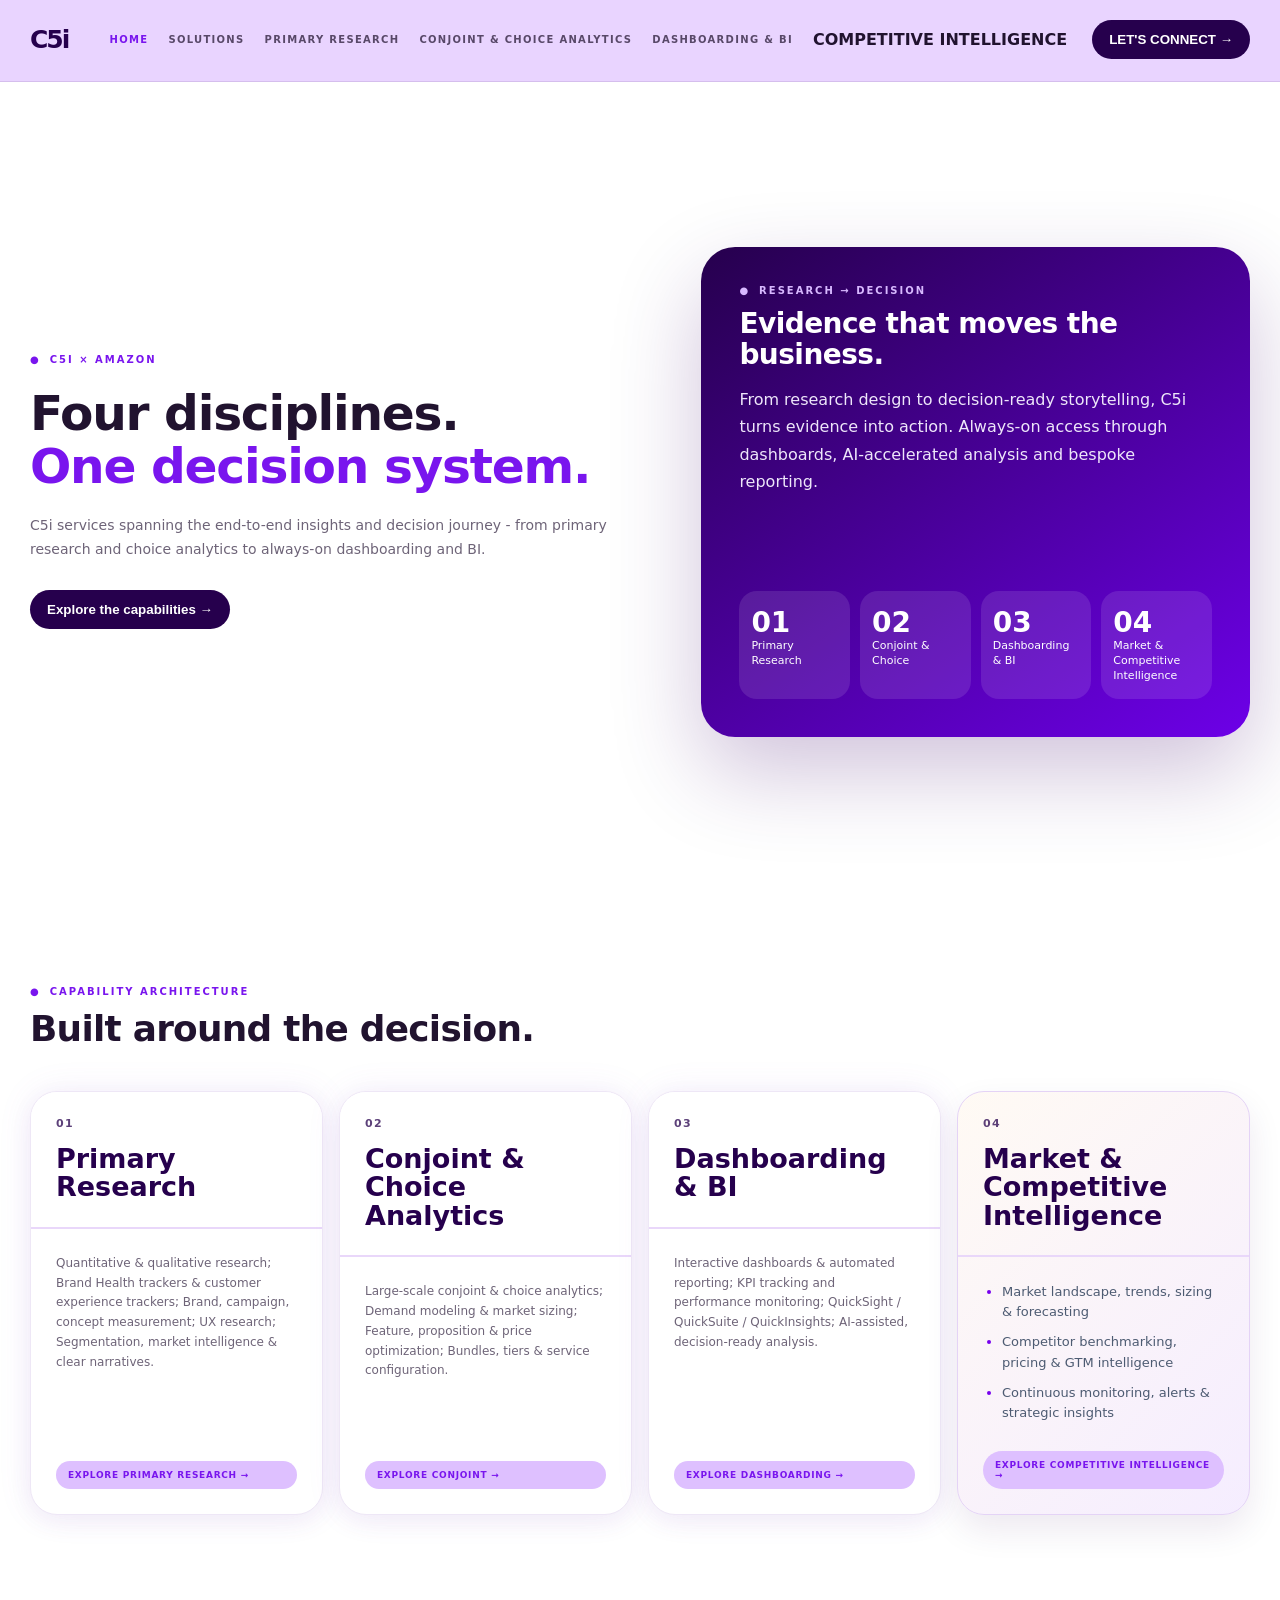
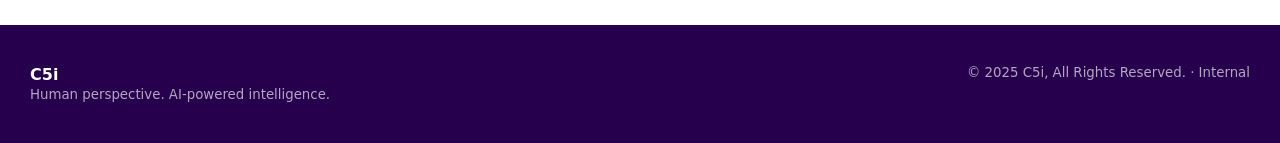
==== integrated-intelligence.html @ d65b3b9b "Add files via upload" ====
<!doctype html>
<html lang="en">
<head>
<meta charset="utf-8">
<meta name="viewport" content="width=device-width, initial-scale=1">
<title>C5i × Amazon | Research & Decision Intelligence</title>
<script>if(window.self!==window.top)document.documentElement.classList.add('embedded')</script>
<style>
:root{
  --c5i-deep:#26004d; --c5i-purple:#5b0bd7; --c5i-violet:#7915ee;
  --c5i-light:#eee5ff; --c5i-pale:#faf7ff; --ink:#21132f; --muted:#6e6478;
  --line:#ded4e8; --white:#fff; --black:#100817;
}
*{box-sizing:border-box}
html{scroll-behavior:smooth}
body{margin:0;background:var(--c5i-pale);color:var(--ink);font-family:"Segoe UI",system-ui,-apple-system,Roboto,Arial,sans-serif}
body:after{content:"";position:fixed;inset:0;pointer-events:none;opacity:.35;background:radial-gradient(circle at 85% 5%,rgba(121,21,238,.11),transparent 30%)}
header{position:sticky;top:0;z-index:50;background:rgba(250,247,255,.94);backdrop-filter:blur(18px);border-bottom:1px solid rgba(38,0,77,.10)}
.topbar{height:78px;max-width:1380px;margin:auto;padding:0 30px;display:flex;align-items:center;gap:25px}
.logo{font-weight:800;font-size:25px;letter-spacing:-.08em;color:var(--c5i-deep);margin-right:auto}.logo i{color:var(--c5i-violet);font-style:normal}
nav{display:flex;align-items:center;gap:20px;overflow:auto;white-space:nowrap}
nav button{border:0;background:none;color:var(--ink);font:700 10px "Segoe UI",system-ui,Arial,sans-serif;letter-spacing:.13em;cursor:pointer;padding:9px 0;opacity:.72}
nav button:hover,nav button.active{opacity:1;color:var(--c5i-violet)}
.contact{border:0;background:var(--c5i-deep);color:#fff;border-radius:999px;padding:12px 17px;font-weight:800;cursor:pointer;white-space:nowrap}
.progress{height:3px;width:0;background:linear-gradient(90deg,var(--c5i-purple),#b67aff)}
main{max-width:1380px;margin:auto;padding:0 30px 90px}
.view{display:none;animation:in .38s ease}.view.active{display:block}
@keyframes in{from{opacity:0;transform:translateY(10px)}to{opacity:1;transform:none}}
.hero{min-height:calc(100vh - 81px);display:grid;grid-template-columns:1.05fr .95fr;align-items:center;gap:65px}
.eyebrow{font-size:10px;font-weight:800;letter-spacing:.2em;color:var(--c5i-violet);text-transform:uppercase}
.eyebrow:before{content:"●";margin-right:9px}
h1,h2,h3{font-family:"Segoe UI",system-ui,-apple-system,Roboto,Arial,sans-serif}
h1{font-size:clamp(31px,3.8vw,52px);line-height:1.08;letter-spacing:-.025em;margin:22px 0}
h1 span{color:var(--c5i-violet)}
h2{font-size:clamp(24px,2.8vw,38px);line-height:1.12;letter-spacing:-.02em;margin:12px 0}
h3{font-size:23px;line-height:1.05;margin:10px 0}
.lead{font-size:14px;line-height:1.7;color:var(--muted);max-width:760px}
.hero-art{background:linear-gradient(145deg,#27004d,#7614e6);border-radius:34px;min-height:490px;padding:38px;color:#fff;display:flex;flex-direction:column;justify-content:space-between;box-shadow:0 35px 90px rgba(58,5,104,.24)}
.hero-art h2{font-size:28px}.hero-art p{color:#eee6fa;line-height:1.7}
.hero-actions{display:flex;gap:10px;flex-wrap:wrap}.btn{border:1px solid rgba(255,255,255,.25);background:rgba(255,255,255,.1);color:#fff;border-radius:999px;padding:12px 16px;font-weight:800;cursor:pointer}.btn.light{background:#fff;color:var(--c5i-deep);border-color:#fff}
.statrow{display:grid;grid-template-columns:repeat(3,1fr);gap:10px}.stat{padding:18px;border-radius:18px;background:rgba(255,255,255,.11)}.stat b{font-size:26px;display:block}.stat small{opacity:.72}
.section{padding:85px 0 20px}.section-intro{display:flex;justify-content:space-between;gap:40px;align-items:end;margin-bottom:30px}.section-intro p{max-width:560px;color:var(--muted);line-height:1.65}
.discipline-grid{display:grid;grid-template-columns:repeat(3,1fr);gap:18px}
.discipline{background:#fff;border:1px solid var(--line);border-radius:27px;overflow:hidden;cursor:pointer;transition:.25s;box-shadow:0 9px 30px rgba(43,9,74,.05)}
.discipline:hover{transform:translateY(-5px);box-shadow:0 20px 50px rgba(43,9,74,.12)}
.discipline-top{background:linear-gradient(135deg,var(--c5i-purple),#4b07a3);color:#fff;padding:25px}.discipline-top .num{font-weight:800;font-size:11px;letter-spacing:.12em;opacity:.75}.discipline-top h3{font-size:27px;margin:15px 0 0}
.discipline-body{padding:25px}.discipline-body p{color:var(--muted);line-height:1.65;font-size:12px;margin:0}.explore{display:inline-block;margin-top:22px;background:var(--c5i-light);color:var(--c5i-violet);border-radius:999px;padding:9px 12px;font-size:9px;font-weight:900;letter-spacing:.08em}
.kicker{font-size:10px;font-weight:900;letter-spacing:.18em;color:var(--c5i-violet);margin-bottom:15px}
.solution-grid{display:grid;grid-template-columns:repeat(3,1fr);gap:18px}.solution{background:#fff;border:1px solid var(--line);border-radius:26px;padding:31px;min-height:310px;cursor:pointer;position:relative;transition:.25s}.solution:hover{transform:translateY(-4px);border-color:#bd94ed}
.solution .num{font-size:11px;font-weight:900;color:var(--c5i-violet)}.solution p{color:var(--muted);line-height:1.65}.solution .link{position:absolute;bottom:26px;color:var(--c5i-violet);font-weight:800;font-size:12px}
.subnav{position:sticky;top:81px;z-index:20;background:rgba(250,247,255,.94);padding:15px 0;border-bottom:1px solid var(--line);display:flex;gap:9px;overflow:auto}.subnav button{border:1px solid var(--line);background:#fff;border-radius:999px;padding:10px 13px;font-size:10px;font-weight:800;color:var(--ink);cursor:pointer;white-space:nowrap}.subnav button.active{background:var(--c5i-deep);color:#fff;border-color:var(--c5i-deep)}
.page-hero{padding:75px 0 45px;max-width:980px}.page-hero h1{font-size:clamp(29px,3.4vw,46px)}.page-hero p{font-size:14px;line-height:1.7;color:var(--muted);max-width:820px}
.tiles{display:grid;grid-template-columns:repeat(2,1fr);gap:15px}.tile{border:1px solid var(--line);background:#fff;border-radius:21px;padding:24px;text-align:left;display:flex;align-items:center;justify-content:space-between;font-weight:800;cursor:pointer;color:var(--ink)}.tile:hover{border-color:var(--c5i-violet);color:var(--c5i-violet)}
.content-grid{display:grid;grid-template-columns:repeat(2,1fr);gap:18px}.block{background:#fff;border:1px solid var(--line);border-radius:24px;padding:28px}.block.wide{grid-column:1/-1}.block h3{margin-top:0}.block-label{font-size:10px;font-weight:900;letter-spacing:.16em;color:var(--c5i-violet);margin-bottom:17px}.block ul{margin:0;padding-left:20px}.block li{margin:0 0 13px;color:#574d61;line-height:1.55}.metric-row{display:grid;grid-template-columns:repeat(4,1fr);gap:10px}.metric{padding:22px;border-radius:18px;background:linear-gradient(145deg,#fff,#f2eaff);border:1px solid var(--line)}.metric b{display:block;font-family:"Segoe UI",system-ui,-apple-system,Roboto,Arial,sans-serif;font-size:23px}.metric span{font-size:11px;color:var(--muted)}
.sources{display:flex;flex-wrap:wrap;gap:10px}.source{background:var(--c5i-light);color:var(--c5i-deep);border-radius:999px;padding:10px 13px;font-size:11px;font-weight:700}
.cta{margin-top:55px;background:var(--c5i-deep);color:#fff;border-radius:30px;padding:40px;display:flex;justify-content:space-between;align-items:center;gap:30px}.cta h3{font-size:26px;margin:0}.cta p{color:#ddd0ee;line-height:1.6}
footer{background:var(--c5i-deep);color:#fff;padding:40px 30px}.foot{max-width:1380px;margin:auto;display:flex;justify-content:space-between;gap:20px}.foot small{opacity:.65}

.quantitative-visuals{padding-top:45px}
.quantitative-visuals .section-intro{margin-bottom:22px}
.source-visual{background:#fff;border:1px solid var(--line);border-radius:26px;padding:12px;margin:18px 0;box-shadow:0 14px 45px rgba(43,9,74,.07);overflow:hidden}
.source-visual img{display:block;width:100%;height:auto;border-radius:16px}

.ux-three-grid{display:grid;grid-template-columns:repeat(3,1fr);gap:20px;margin:30px 0}
.ux-card{border:1.5px solid #d9c5ff;border-radius:18px;padding:24px;background:#fff;box-shadow:0 12px 32px rgba(74,0,150,.06)}
.ux-card.featured{border-color:#6b00e8}
.ux-card-title{display:flex;gap:12px;align-items:flex-start}.ux-card-title h3{margin:0;color:#5b00d6;font-size:17px}.ux-icon{color:#6b00e8;font-size:21px;line-height:1}
.ux-card h4{color:#6500dc;margin:20px 0 8px;font-size:14px}.ux-card p{color:#27202d;line-height:1.45}.ux-rule{height:1px;background:#d8bfff;margin:20px 0}
.hero-accent{color:#6500dc;font-size:15px}.ux-section{margin-top:38px}
.ux-steps{display:grid;grid-template-columns:repeat(5,1fr);gap:12px;position:relative;margin:35px 0}.ux-step{text-align:center;position:relative}.ux-step:before{content:"";position:absolute;top:25px;left:50%;width:100%;height:2px;background:#d7c0ff;z-index:0}.ux-step:last-child:before{display:none}.ux-step span{display:inline-flex;position:relative;z-index:1;width:52px;height:52px;border-radius:50%;align-items:center;justify-content:center;background:#6900e8;color:#fff;font-weight:800;font-size:15px}.ux-step b{display:block;color:#6500dc;margin:12px 0 8px}.ux-step p{margin:0;color:#5f5967;font-size:12px;line-height:1.35}
.ux-bottom-grid,.ux-engagement-grid{display:grid;grid-template-columns:1fr 1fr;gap:22px}.ux-mini,.ux-engagement{border:1px solid #b982ff;border-radius:14px;padding:18px;background:#fff}.ux-mini h4{color:#6500dc;margin:0 0 8px}.ux-engage-head{background:#6500dc;color:#fff;border-radius:12px;padding:15px;font-weight:800;font-size:15px;text-align:center}.ux-engage-head small{display:block;font-weight:400;font-style:italic;margin-top:3px}.ux-option{border-left:4px solid #6500dc;background:#faf7ff;padding:12px;margin-top:12px;border-radius:5px}.ux-option b{color:#4e00aa}.ux-option p{margin:6px 0}.ux-option strong{color:#3f087f;font-size:12px}.ux-flow{display:flex;gap:8px;align-items:center;margin:25px 0}.ux-flow span{background:#f0e7ff;color:#4f00a9;padding:12px 15px;border-radius:10px;font-weight:700}.ux-flow i{color:#6500dc}.ux-pill{background:#f0e7ff;color:#4f00a9;padding:12px;text-align:center;border-radius:10px;font-weight:700}
.ux-table-grid{display:grid;grid-template-columns:1fr 2fr 1fr;gap:14px}.ux-list,.ux-method{border:1px solid #c99cff;border-radius:12px;padding:16px;background:#fff}.ux-list h3,.ux-method h3{background:#6500dc;color:#fff;border-radius:8px;padding:10px;margin:-16px -16px 12px}.ux-list ul{padding-left:20px;margin:0}.ux-list li{margin:8px 0;color:#443c4d}.ux-method>div{border:1px solid #d8c0ff;border-radius:8px;padding:10px;margin:8px 0}.ux-method b{color:#4f00a9}.ux-method p{margin:4px 0 0;color:#4a4450}.heuristic-grid{grid-template-columns:1fr 2fr 1fr}
@media(max-width:950px){.ux-three-grid,.ux-steps,.ux-table-grid,.ux-engagement-grid,.ux-bottom-grid{grid-template-columns:1fr}.ux-step:before{display:none}.ux-flow{flex-wrap:wrap}}
@media(max-width:950px){nav{display:none}.hero{grid-template-columns:1fr;padding:55px 0}.discipline-grid,.solution-grid,.content-grid{grid-template-columns:1fr}.tiles{grid-template-columns:1fr}.metric-row{grid-template-columns:repeat(2,1fr)}.section-intro,.cta,.foot{display:block}.cta p{margin-bottom:25px}}
@media(max-width:560px){main{padding:0 18px 60px}.topbar{padding:0 18px}.hero-art{min-height:420px;padding:27px}.hero-art h2{font-size:24px}.metric-row{grid-template-columns:1fr}h1{font-size:29px}}

.pillar-grid{display:grid;grid-template-columns:repeat(4,1fr);gap:14px}.pillar-card{border:1px solid var(--line);border-radius:22px;background:linear-gradient(180deg,#fff,#faf7ff);padding:22px;box-shadow:0 12px 35px rgba(75,0,140,.06)}.pillar-icon{font-weight:900;color:var(--purple);font-size:22px;margin-bottom:12px}.pillar-card h3{color:var(--purple);font-size:15px;line-height:1.15;margin:0 0 14px}.pillar-card ul,.foundation ul{padding-left:18px;margin:0}.pillar-card li,.foundation li{margin:8px 0}.pillar-result{margin-top:18px;padding-top:14px;border-top:1px solid var(--line);display:grid;gap:7px}.pillar-result b{color:var(--purple);font-size:11px;text-transform:uppercase;letter-spacing:.06em}.pillar-result span{font-size:11px;line-height:1.4}.foundation{margin-top:16px;background:var(--purple);color:#fff;border-radius:20px;padding:20px;display:grid;grid-template-columns:1.1fr 1fr 1fr;gap:24px}.foundation-title{font-size:17px;font-weight:800;align-self:start}.foundation b{font-size:14px}.foundation ul{color:#fff}.ecosystem{display:grid;grid-template-columns:1fr 1.35fr 1fr;gap:22px;align-items:center}.ecosystem-left{display:flex;align-items:center;gap:12px}.brand-node{background:var(--purple);color:#fff;border-radius:18px;padding:20px 15px;text-align:center;font-weight:800;line-height:1.2;min-width:155px}.flow-arrow{color:var(--purple);font-size:24px;font-weight:900}.primary-node{border:2px solid #9d55ff;border-radius:18px;padding:18px;background:#fff}.primary-node h3,.eco-card h3{color:var(--purple);margin:0 0 7px}.primary-node p,.eco-card p{margin:5px 0;font-size:11px;line-height:1.35}.ecosystem-sources{display:grid;gap:10px}.eco-card{display:flex;gap:14px;align-items:flex-start;border:1px solid #b68aff;border-radius:16px;padding:14px;background:#fff}.eco-num{background:#efe4ff;color:var(--purple);font-weight:900;border-radius:9px;padding:6px 8px}.ecosystem-outcomes{border-left:2px solid #e1d1f8;padding-left:22px}.ecosystem-outcomes h3{color:var(--purple);margin-top:0}.ecosystem-outcomes li{margin:12px 0}.ecosystem-outcomes ul{padding-left:20px}
@media(max-width:950px){.pillar-grid{grid-template-columns:repeat(2,1fr)}.foundation,.ecosystem{grid-template-columns:1fr}.ecosystem-left{flex-wrap:wrap}.ecosystem-outcomes{border-left:0;border-top:2px solid #e1d1f8;padding:20px 0 0}}

/* Dashboarding & BI - editable web recreation of supplied Quick / QuickSight visuals */
.dashboard-hero h1 .purple{color:#7200ff}
.dashboard-stats{display:grid;grid-template-columns:repeat(3,1fr);gap:16px;margin:28px 0 12px}
.dash-stat{padding:24px 26px;border:1px solid #e8ddf5;border-radius:20px;background:#fff;box-shadow:0 10px 35px rgba(53,12,91,.06)}
.dash-stat strong{display:block;font-size:29px;line-height:1;color:#14072d;margin-bottom:8px}
.dash-stat span{font-size:11px;color:#5c5270;font-weight:650}
.dashboard-capabilities{padding-top:36px}
.dash-tabs{display:flex;gap:10px;flex-wrap:wrap;margin:18px 0}
.dash-tab{border:1px solid #e6d9f3;background:#fff;color:#4c3867;border-radius:999px;padding:10px 17px;font-weight:800;cursor:pointer}
.dash-tab.active{background:#6900ed;color:#fff;border-color:#6900ed;box-shadow:0 10px 25px rgba(105,0,237,.22)}
.quick-grid{display:grid;grid-template-columns:repeat(3,1fr);gap:18px}
.quick-card{min-height:205px;padding:25px;border:1px solid #e8def3;border-radius:22px;background:#fff;position:relative;overflow:hidden;box-shadow:0 14px 40px rgba(45,9,78,.06);transition:.25s ease}
.quick-card:hover{transform:translateY(-4px);box-shadow:0 18px 48px rgba(73,0,145,.13)}
.quick-card:after{content:"";position:absolute;width:100px;height:100px;border-radius:50%;background:#f1e8ff;right:-30px;bottom:-38px}
.quick-card-top{display:flex;justify-content:space-between;align-items:center;gap:12px}
.quick-code{background:#f2eaff;color:#6800df;font-weight:900;border-radius:10px;padding:9px 10px}
.quick-badge{font-size:10px;letter-spacing:.05em;font-weight:900;color:#1f756e;background:#e2faf4;padding:7px 10px;border-radius:999px}
.quick-badge.adjacent{color:#7039a2;background:#f1e4ff}
.quick-card h3{margin:25px 0 9px;font-size:18px}
.quick-card p{color:#615672;max-width:90%;line-height:1.5}
.quick-outcome{margin-top:18px;font-size:12px;color:#6500dd;font-weight:800}
.intelligent-analytics{padding-top:38px}
.analytics-banner{background:linear-gradient(100deg,#4c00a8,#7600f4);color:#fff;border-radius:22px;padding:20px 25px;display:flex;justify-content:space-between;align-items:center;gap:20px}
.analytics-banner span{display:block;font-size:11px;letter-spacing:.09em;font-weight:900;opacity:.9}
.analytics-banner strong{display:block;font-size:19px;margin-top:5px}
.analytics-banner small{font-weight:700;opacity:.95}
.analytics-grid{display:grid;grid-template-columns:repeat(5,1fr);gap:14px;margin-top:18px}
.analytics-card{background:#faf9fc;border:1px solid #e6e0ed;border-radius:18px;padding:20px;min-height:245px}
.analytics-card>span{display:inline-block;background:#7000eb;color:#fff;border-radius:9px;padding:8px 11px;font-size:12px;font-weight:900}
.analytics-card label{display:block;color:#6b00e8;font-size:11px;font-weight:900;margin-top:35px}
.analytics-card h3{font-size:16px;margin:10px 0}
.analytics-card p{color:#625a6f;font-size:11px;line-height:1.5}
.quicksight-strip{margin-top:22px;background:#19191e;color:#fff;border-radius:16px;padding:17px 22px;display:flex;gap:12px;align-items:center;flex-wrap:wrap;font-size:11px}
.quicksight-strip strong{color:#fff;margin-right:8px}.quicksight-strip span{opacity:.9}.quicksight-strip i{opacity:.35;font-style:normal}
.decision-layer{padding-top:40px}
.decision-flow{display:grid;grid-template-columns:repeat(4,1fr);gap:14px}
.decision-flow>div{border:1px solid #e6dbf1;border-radius:18px;background:#fff;padding:22px}
.decision-flow span{display:inline-flex;width:34px;height:34px;border-radius:50%;background:#f0e5ff;color:#6800e7;align-items:center;justify-content:center;font-weight:900}
.decision-flow b{display:block;color:#6500df;margin:15px 0 7px;font-size:12px;letter-spacing:.04em}
.decision-flow p{margin:0;color:#5f576b;line-height:1.45;font-size:11px}
@media(max-width:950px){.dashboard-stats,.quick-grid{grid-template-columns:1fr}.analytics-grid{grid-template-columns:repeat(2,1fr)}.decision-flow{grid-template-columns:repeat(2,1fr)}}
@media(max-width:600px){.analytics-grid,.decision-flow{grid-template-columns:1fr}.analytics-banner{align-items:flex-start;flex-direction:column}}

</style>

<style>
.q-lifecycle,.q-panel{margin-top:28px}
.q-flow{position:relative;display:grid;grid-template-columns:repeat(7,1fr);gap:10px;padding:34px 4px 8px}
.q-flow-line{position:absolute;left:5%;right:5%;top:49px;height:3px;background:linear-gradient(90deg,#e7d9ff,#6d00e8,#e7d9ff);z-index:0}
.q-step{position:relative;z-index:1;text-align:center;min-width:0}
.q-step span{display:flex;width:38px;height:38px;margin:0 auto 14px;border-radius:50%;align-items:center;justify-content:center;background:#6d00e8;color:#fff;font-weight:800;box-shadow:0 0 0 7px #f4edff}
.q-step strong{display:block;color:#25005b;font-size:14px;line-height:1.15;min-height:36px}
.q-step em{display:block;color:#6d00e8;font-size:10px;font-style:normal;font-weight:800;margin:8px 0}
.q-step p{font-size:11px;line-height:1.3;color:#625a70;margin:0}
.q-ip-row{display:grid;grid-template-columns:repeat(7,1fr);gap:8px;margin-top:24px}
.q-ip-row>div{background:#f5efff;border:1px solid #dfcfff;border-radius:10px;padding:12px 10px;min-height:92px}
.q-ip-row b{display:block;color:#6d00e8;font-size:12px;margin-bottom:6px}.q-ip-row span{display:block;font-size:11px;line-height:1.25;color:#423a4d}
.q-efficiency{display:grid;grid-template-columns:repeat(7,1fr);gap:8px;margin-top:14px;align-items:center}.q-efficiency span{padding:8px;text-align:center;background:#fff;border:1px solid #d7c6ee;border-radius:7px;color:#3f087e;font-weight:800}.q-efficiency b{grid-column:1/-1;text-align:center;color:#3f087e;font-size:14px;margin-top:5px}
.q-panel-grid{display:grid;grid-template-columns:1fr 1.25fr;gap:22px}.q-panel-copy,.q-vendors{background:#fff;border:1px solid #e6dcf5;border-radius:18px;padding:24px;box-shadow:0 8px 24px rgba(60,0,120,.06)}
.q-panel h3{color:#26005e;font-size:20px;margin:0 0 10px}.q-panel p{color:#5f5769;line-height:1.5}.q-stat-grid{display:grid;grid-template-columns:repeat(2,1fr);gap:10px;margin:20px 0}.q-stat-grid>div{background:#f6f0ff;border-radius:12px;padding:14px}.q-stat-grid strong{display:block;color:#6d00e8;font-size:25px}.q-stat-grid span{font-size:11px;color:#5e526d}.q-quality{border-left:4px solid #6d00e8;background:#faf7ff;padding:12px 14px}.q-quality b{display:block;color:#6d00e8}.q-quality span{font-size:12px;color:#5f5769}.vendor-grid{display:grid;grid-template-columns:repeat(3,1fr);gap:10px;margin-top:18px}.vendor-wordmark{min-height:52px;display:flex;align-items:center;justify-content:center;text-align:center;padding:8px;border:1px solid #eadfff;border-radius:10px;background:#fcfaff;color:#28115a;font-weight:800;font-size:15px;letter-spacing:-.3px}.vendor-wordmark small{font-size:8px;margin-left:4px;color:#725b99}.vendor-wordmark span{color:#6d00e8}.q-bottom-message{margin-top:20px;background:#6d00e8;color:#fff;border-radius:12px;padding:14px;text-align:center;font-weight:800}
@media(max-width:1050px){.q-flow{grid-template-columns:repeat(4,1fr)}.q-flow-line{display:none}.q-ip-row{grid-template-columns:repeat(4,1fr)}.q-efficiency{grid-template-columns:repeat(4,1fr)}.q-panel-grid{grid-template-columns:1fr}}
@media(max-width:650px){.q-flow{grid-template-columns:repeat(2,1fr)}.q-ip-row,.q-efficiency{grid-template-columns:repeat(2,1fr)}.vendor-grid{grid-template-columns:repeat(2,1fr)}}
</style>
<style id="c5i-violet-brand-theme">
:root{--c5i-pale:#e9d6ff;--c5i-light:#dec0ff;--line:#c9a2ee}
body{background:linear-gradient(145deg,#e2c5ff 0%,#f0e0ff 46%,#ddbbff 100%);background-attachment:fixed}
body:after{background:radial-gradient(circle at 85% 5%,rgba(91,11,215,.20),transparent 36%)}
header,.subnav{background:rgba(233,211,255,.96)}
.hero-art{background:linear-gradient(145deg,#26004d,#6d00e8)}
.discipline,.solution,.block,.tile,.metric,.pillar-card,.primary-node,.eco-card,.quick-card,.analytics-card,.dash-stat,.decision-flow>div,.q-panel-copy,.q-vendors,.ux-card,.ux-mini,.ux-engagement,.ux-list,.ux-method{background:linear-gradient(145deg,#fff,#f3e7ff);border-color:#d4b1f5}
body:before{content:"";position:fixed;inset:0;pointer-events:none;z-index:0;opacity:.075;background:url('assets/c5i-violet-logo.png') center / min(64vw,680px) auto no-repeat}
header,main,footer{position:relative}

/* Embedded inside the C5i x Amazon home page (iframe): same content, no duplicate chrome, auto height */
html.embedded body{background:transparent}
html.embedded body:before,html.embedded body:after{display:none}
html.embedded footer,html.embedded .progress{display:none}
html.embedded header{position:static;background:transparent;backdrop-filter:none;border-bottom:0}
html.embedded .topbar{max-width:none;padding:0 34px}
html.embedded main{max-width:none;padding:0 34px 24px}
html.embedded .hero{min-height:560px;padding:10px 0 0}
html.embedded .subnav{position:static}

/* Embedded: clean professional tab bar (no logo / connect / home) */
html.embedded .logo,html.embedded .topbar .contact,html.embedded nav button[data-route="home"],html.embedded #home .hero .eyebrow{display:none}
html.embedded button:focus:not(:focus-visible){outline:none}
html.embedded .topbar{height:auto;padding:26px 34px 8px;justify-content:flex-start;gap:0}
html.embedded .topbar nav{display:grid;grid-auto-flow:column;grid-auto-columns:1fr;width:100%;max-width:none;gap:0;padding:5px;background:rgba(255,255,255,.72);border:1px solid #d9bdf5;border-radius:16px;box-shadow:0 6px 22px rgba(72,20,120,.08)}
html.embedded .topbar nav button{border:0;border-radius:11px;background:transparent;padding:15px 14px;font-size:12px;font-weight:800;letter-spacing:.09em;color:#4a2a6e;text-align:center;white-space:nowrap;transition:background .2s,color .2s}
html.embedded .topbar nav button:hover{background:rgba(124,58,237,.08);color:#2b0050}
html.embedded .topbar nav button.active{background:var(--c5i-deep,#2b0050);color:#fff;box-shadow:0 4px 12px rgba(43,0,80,.28)}
html.embedded .subnav{padding:18px 0 0;gap:0;border-bottom:1px solid #d2b2f4;background:transparent;overflow-x:auto}
html.embedded .subnav button{border:0;background:transparent;border-radius:0;padding:12px 20px 14px;font-size:11px;letter-spacing:.08em;color:#5b3a80;border-bottom:3px solid transparent;margin-bottom:-1px}
html.embedded .subnav button:hover{color:#2b0050;background:rgba(124,58,237,.06)}
html.embedded .subnav button.active{background:transparent;color:#2b0050;border-bottom-color:#7c3aed}
@media(max-width:820px){html.embedded .topbar nav{grid-auto-flow:row;grid-auto-columns:auto}}

/* ===== Embedded: match main-site type scale, card design, light background, no scrollbars, compact single view ===== */
html.embedded,html.embedded body{overflow:hidden;background:transparent}
html.embedded *{scrollbar-width:none}
html.embedded *::-webkit-scrollbar{display:none}
html.embedded nav,html.embedded .subnav{overflow:visible}
html.embedded .subnav{flex-wrap:wrap}
html.embedded .topbar{padding:14px 34px 4px}
html.embedded .topbar nav button{padding:11px 12px;font-size:12px;font-weight:900;letter-spacing:.7px}
html.embedded .subnav{padding:12px 0 0}
html.embedded .subnav button{padding:9px 16px 11px;font-size:12px;font-weight:900;letter-spacing:.5px}
html.embedded main{padding:0 34px 10px}
html.embedded .hero{min-height:0;padding:22px 0 16px;gap:36px}
html.embedded .page-hero{padding:22px 0 14px;max-width:none}
html.embedded .section{padding:26px 0 6px}
html.embedded .section-intro{margin-bottom:14px;gap:24px}
html.embedded .cta{margin-top:26px;padding:24px;border-radius:14px}
/* type scale = main site */
html.embedded h1,html.embedded .page-hero h1{font-size:36px;line-height:1.1;font-weight:700;letter-spacing:-.8px;margin:10px 0}
html.embedded #home .hero h1{font-size:40px}
html.embedded h2{font-size:28px;line-height:1.15;font-weight:700;letter-spacing:-.6px;margin:8px 0}
html.embedded .hero-art h2{font-size:24px}
html.embedded h3{font-size:16px;line-height:1.25;font-weight:700;letter-spacing:0}
html.embedded .cta h3{font-size:22px}
html.embedded h4{font-size:14px;font-weight:700}
html.embedded main p,html.embedded main li{font-size:13.5px;line-height:1.5}
html.embedded .lead,html.embedded .page-hero p,html.embedded .section-intro>p{font-size:14.5px;line-height:1.55}
html.embedded .eyebrow,html.embedded .block-label{font-size:12px;font-weight:900;letter-spacing:.7px}
html.embedded .hero-actions .contact,html.embedded main .contact{font-size:13px;padding:11px 20px}
/* card design = main-site capability card */
html.embedded .discipline,html.embedded .solution,html.embedded .tile,html.embedded .block,html.embedded .metric,html.embedded .source-visual,html.embedded .ux-card,html.embedded .ux-mini,html.embedded .ux-engagement,html.embedded .ux-list,html.embedded .ux-method,html.embedded .pillar-card,html.embedded .primary-node,html.embedded .eco-card,html.embedded .dash-stat,html.embedded .quick-card,html.embedded .analytics-card,html.embedded .decision-flow>div,html.embedded .q-quality,html.embedded .ecosystem-outcomes{
  background:linear-gradient(145deg,rgba(255,255,255,.92),rgba(245,232,255,.94));border:1px solid #d5b4f2;border-radius:14px;box-shadow:0 12px 32px rgba(9,50,88,.07)}
html.embedded .solution,html.embedded .tile,html.embedded .block,html.embedded .ux-card,html.embedded .pillar-card,html.embedded .dash-stat,html.embedded .analytics-card,html.embedded .decision-flow>div,html.embedded .metric{padding:18px}
html.embedded .quick-card{padding:18px;min-height:0}
html.embedded .foundation,html.embedded .brand-node,html.embedded .analytics-banner,html.embedded .quicksight-strip,html.embedded .hero-art,html.embedded .stat,html.embedded .cta{border-radius:14px}
html.embedded .hero-art{padding:26px;box-shadow:0 14px 34px rgba(58,5,104,.16)}
html.embedded .content-grid{gap:14px}
html.embedded .hero-art{min-height:0;gap:22px}
html.embedded .solution{min-height:0;padding:18px}
html.embedded .analytics-card{min-height:0}
html.embedded .solution .more,html.embedded .solution a{margin-top:12px}

/* capability-card look: soft glow, centred title, purple link */
html.embedded .discipline,html.embedded .solution,html.embedded .tile,html.embedded .block,html.embedded .metric,html.embedded .ux-card,html.embedded .pillar-card,html.embedded .dash-stat,html.embedded .quick-card,html.embedded .analytics-card,html.embedded .decision-flow>div,html.embedded .ecosystem-outcomes,html.embedded .q-quality{position:relative;overflow:hidden;transition:.25s}
html.embedded .solution:before,html.embedded .tile:before,html.embedded .block:before,html.embedded .ux-card:before,html.embedded .pillar-card:before,html.embedded .dash-stat:before,html.embedded .analytics-card:before,html.embedded .decision-flow>div:before,html.embedded .ecosystem-outcomes:before{content:"";position:absolute;inset:0;pointer-events:none;background:radial-gradient(circle at 80% 10%,rgba(190,140,255,.26),transparent 46%)}
html.embedded .solution>*,html.embedded .tile>*,html.embedded .block>*,html.embedded .ux-card>*,html.embedded .pillar-card>*,html.embedded .dash-stat>*,html.embedded .analytics-card>*,html.embedded .decision-flow>div>*,html.embedded .ecosystem-outcomes>*{position:relative}
html.embedded .solution:hover,html.embedded .tile:hover,html.embedded .block:hover,html.embedded .pillar-card:hover,html.embedded .quick-card:hover,html.embedded .discipline:hover{transform:translateY(-5px);box-shadow:0 18px 38px rgba(80,20,140,.14)}
html.embedded .block-label{font-size:16px;font-weight:700;letter-spacing:0;color:#291243;text-align:center;text-transform:capitalize;margin-bottom:12px}
html.embedded .block li::marker{color:#6d00e8}
html.embedded .block li,html.embedded .block p{color:#405a75}
html.embedded .solution .link{position:static;display:block;margin-top:14px;font-size:13px;font-weight:900;color:#6d00e8}
html.embedded .solution{display:flex;flex-direction:column}
html.embedded .solution p{flex:1}

/* discipline cards -> capability-card style */
html.embedded .discipline{text-align:center;padding:24px 18px 20px;display:flex;flex-direction:column;align-items:center}
html.embedded .discipline-top{background:none;color:#291243;padding:0;display:flex;flex-direction:column;align-items:center}
html.embedded .discipline-top:before{content:"";display:block;width:62px;height:62px;border-radius:14px;background:#fff center/34px no-repeat;box-shadow:0 8px 20px rgba(80,20,140,.12);margin-bottom:14px}
html.embedded .discipline:nth-child(1) .discipline-top:before{content:"🔎";font-size:30px;line-height:62px;text-align:center}
html.embedded .discipline:nth-child(2) .discipline-top:before{content:"⚙️";font-size:30px;line-height:62px;text-align:center}
html.embedded .discipline:nth-child(3) .discipline-top:before{content:"📊";font-size:30px;line-height:62px;text-align:center}
html.embedded .discipline-top .num{display:none}
html.embedded .discipline-top h3{font-size:16px;margin:0 0 10px;color:#291243}
html.embedded .discipline-body{padding:0;display:flex;flex-direction:column;flex:1;align-items:center}
html.embedded .discipline-body p{text-align:center;color:#405a75;font-size:13.5px;line-height:1.45;flex:1}
html.embedded .discipline-body .explore{background:none;padding:0;margin-top:14px;font-size:14px;font-weight:900;letter-spacing:0;color:#6d00e8;text-transform:none}
html.embedded .discipline-body .explore{display:block;text-transform:lowercase}
html.embedded .discipline-body .explore::first-letter{text-transform:uppercase}
html.embedded #primary-quant .block.wide{grid-column:auto}
@media(max-width:820px){html.embedded main{padding:0 18px 10px}html.embedded .topbar{padding:14px 18px 4px}}
</style>

<style id="c5i-integrated-landing-refinement">
/* A more intentional, compact first view without altering other capability pages. */
html.embedded #home .hero{
  display:grid;grid-template-columns:minmax(0,1.06fr) minmax(0,.94fr);
  align-items:center;gap:clamp(24px,3.5vw,62px);
  padding:36px 0 25px;min-height:440px;
}
html.embedded #home .hero > div:first-child{max-width:770px;min-width:0}
html.embedded #home .hero h1{
  font-size:clamp(40px,3.7vw,65px);line-height:1.08;
  letter-spacing:-1.5px;margin:14px 0 18px;
  color:#250c41;
}
html.embedded #home .hero h1 span{color:#6d00e8}
html.embedded #home .hero .lead{
  font-size:clamp(15px,1.1vw,18px);line-height:1.65;
  color:#5c4b6c;max-width:690px;margin:0 0 26px;
}
html.embedded #home .hero .hero-actions{margin-top:0!important}
html.embedded #home .hero .contact{
  background:linear-gradient(110deg,#3b006c,#7200e7);
  border-radius:12px;padding:15px 25px;font-size:14px;
  box-shadow:0 12px 26px rgba(67,0,124,.18);
}
html.embedded #home .hero-art{
  position:relative;isolation:isolate;overflow:hidden;
  background:linear-gradient(130deg,#280047 0%,#4e009b 58%,#7300e9 100%);
  border:1px solid rgba(235,210,255,.24);
  border-radius:26px;min-height:365px;
  padding:clamp(25px,2.8vw,45px);
  box-shadow:0 24px 55px rgba(48,0,97,.21);
}
html.embedded #home .hero-art:before{
  content:"";position:absolute;inset:-25% -20% auto auto;
  width:75%;height:110%;border-radius:50%;z-index:-1;
  background:radial-gradient(circle,rgba(188,111,255,.23),transparent 65%);
}
html.embedded #home .hero-art h2{
  color:#fff;font-family:'DM Sans',Arial,sans-serif;
  font-size:clamp(24px,2.15vw,35px);line-height:1.18;
  letter-spacing:-.6px;margin:10px 0 16px;
}
html.embedded #home .hero-art p{font-size:14px;line-height:1.7;color:#e9dafa;max-width:550px}
html.embedded #home .statrow{gap:12px}
html.embedded #home .stat{
  border:1px solid rgba(255,255,255,.14);
  background:rgba(255,255,255,.10);
  padding:18px 15px;border-radius:15px;
}
html.embedded #home .stat b{font-size:29px;color:#fff}
html.embedded #home .stat small{font-size:12px;line-height:1.35;color:#f0e5ff;opacity:1}
html.embedded #home>.section{padding-top:20px}
html.embedded #home .section-intro{align-items:end;gap:22px;margin-bottom:20px}
html.embedded #home .section-intro h2{font-size:clamp(27px,2.2vw,37px);line-height:1.2}
html.embedded #home .discipline-grid{gap:20px}
html.embedded #home .discipline{min-height:245px;padding:28px 23px 22px;border-radius:22px}
@media(max-width:1000px){
 html.embedded #home .hero{grid-template-columns:1fr;min-height:0;gap:22px;padding-top:25px}
 html.embedded #home .hero-art{min-height:300px}
}
@media(max-width:600px){
 html.embedded #home .hero h1{font-size:36px;letter-spacing:-.8px}
 html.embedded #home .statrow{grid-template-columns:repeat(3,minmax(0,1fr))}
 html.embedded #home .stat{padding:12px 9px}
 html.embedded #home .stat small{font-size:10px}
}
</style>

<style id="integrated-intelligence-white-background">
/* Integrated Intelligence only: white background, no C5i watermark. */
:root{--c5i-pale:#ffffff!important}
html,html.embedded,body,html.embedded body{background:#ffffff!important;background-image:none!important;background-attachment:initial!important}
body::before,body::after,html.embedded body::before,html.embedded body::after{content:none!important;display:none!important;background:none!important;background-image:none!important}
</style>

<style id="ii-back-navigation-style">
nav .ii-back-button{border:1px solid #caa7ef;border-radius:999px;padding:8px 13px;background:#f4eaff;color:#4b008a;opacity:1;font-weight:800;letter-spacing:.04em}
nav .ii-back-button:hover{background:#e7d1ff;color:#32005c}
nav .ii-back-button[hidden]{display:none!important}
</style>
<style id="remove-c5i-watermark">html body::before,html body::after,html.embedded body::before,html.embedded body::after{content:none!important;display:none!important;background-image:none!important}</style>

<style id="integrated-intelligence-white-cards">
/* Integrated Intelligence only: white cards, discreet violet corner detailing. */
.discipline,.solution,.block,.tile,.metric,.pillar-card,.primary-node,
.eco-card,.quick-card,.analytics-card,.dash-stat,.decision-flow>div,
.q-panel-copy,.q-vendors,.ux-card,.ux-mini,.ux-engagement,.ux-list,
.ux-method,.source-visual,.q-ip-row>div,.q-stat-grid>div,
.ux-option,.q-quality,.stat,.source,.quick-code {
  background:#fff!important;
  background-image:none!important;
}
.discipline,.solution,.block,.tile,.metric,.pillar-card,.primary-node,
.eco-card,.quick-card,.analytics-card,.dash-stat,.decision-flow>div,
.q-panel-copy,.q-vendors,.ux-card,.ux-mini,.ux-engagement,.ux-list,
.ux-method,.source-visual,.q-ip-row>div {
  border:1px solid #e8d8f8!important;
  box-shadow:0 10px 28px rgba(43,9,74,.045)!important;
  position:relative;
}
/* Small corner flourishes, not a full purple fill. */
.solution::before,.block::before,.tile::before,.metric::before,
.pillar-card::before,.quick-card::before,.analytics-card::before,
.dash-stat::before,.decision-flow>div::before,.ux-card::before,
.ux-mini::before,.ux-engagement::before,.ux-list::before,.ux-method::before,
.q-panel-copy::before,.q-vendors::before,.source-visual::before {
  content:"";
  position:absolute;
  right:0;top:0;
  width:44px;height:44px;
  background:linear-gradient(225deg,rgba(123,40,231,.15),rgba(123,40,231,0) 72%);
  border-radius:0 20px 0 0;
  pointer-events:none;
}
.solution::after,.block::after,.tile::after,.metric::after,
.pillar-card::after,.analytics-card::after,.dash-stat::after,
.decision-flow>div::after,.ux-card::after,.ux-mini::after,
.ux-engagement::after,.ux-list::after,.ux-method::after {
  content:"";
  position:absolute;
  left:15px;bottom:0;
  width:34px;height:3px;
  background:#8a3cef;
  border-radius:4px 4px 0 0;
  opacity:.65;
  pointer-events:none;
}
.quick-card::after{background:none!important;width:0!important;height:0!important}
.discipline-top{background:#fff!important;color:#26004d!important;border-bottom:2px solid #e9d7fa}
.discipline-top h3,.discipline-top .num{color:#26004d!important}
.discipline:hover,.solution:hover,.tile:hover,.quick-card:hover{
  border-color:#b98be9!important;
  box-shadow:0 15px 35px rgba(69,12,115,.10)!important;
}
</style>
<style id="integrated-intelligence-soft-shadow-lighting">
/* White surfaces with soft, diffuse violet illumination behind cards. */
.discipline,.solution,.block,.tile,.metric,.pillar-card,.primary-node,
.eco-card,.quick-card,.analytics-card,.dash-stat,.decision-flow>div,
.q-panel-copy,.q-vendors,.ux-card,.ux-mini,.ux-engagement,.ux-list,
.ux-method,.source-visual,.q-ip-row>div {
  background:#fff!important;
  background-image:none!important;
  border:1px solid #eee7f6!important;
  box-shadow:0 7px 24px rgba(89,31,151,.055),0 0 34px rgba(151,94,224,.095)!important;
}
/* Remove the old top corner patches and small bottom accent bars. */
.solution::before,.block::before,.tile::before,.metric::before,
.pillar-card::before,.quick-card::before,.analytics-card::before,
.dash-stat::before,.decision-flow>div::before,.ux-card::before,
.ux-mini::before,.ux-engagement::before,.ux-list::before,
.ux-method::before,.q-panel-copy::before,.q-vendors::before,
.source-visual::before,
.solution::after,.block::after,.tile::after,.metric::after,
.pillar-card::after,.quick-card::after,.analytics-card::after,
.dash-stat::after,.decision-flow>div::after,.ux-card::after,
.ux-mini::after,.ux-engagement::after,.ux-list::after,.ux-method::after {
  content:none!important;display:none!important;
}
.discipline:hover,.solution:hover,.tile:hover,.quick-card:hover,
.block:hover,.ux-card:hover {
  box-shadow:0 12px 32px rgba(89,31,151,.09),0 0 48px rgba(151,94,224,.16)!important;
}
</style>
<style id="restore-integrated-hero-stat-contrast">
/* Restore the original three stat tiles within the violet hero only. */
#home .hero-art .stat,
html.embedded #home .hero-art .stat {
  background:rgba(255,255,255,.11)!important;
  background-image:none!important;
  color:#fff!important;
  border:0!important;
  box-shadow:none!important;
}
#home .hero-art .stat b,
#home .hero-art .stat small,
html.embedded #home .hero-art .stat b,
html.embedded #home .hero-art .stat small {color:#fff!important;opacity:1!important;}
</style>

<style id="ii-subnav-distributed">
/* Evenly spaced Integrated Intelligence subnavigation, without empty right side. */
html.embedded .subnav {display:flex!important;justify-content:space-between!important;align-items:stretch;flex-wrap:nowrap!important;gap:10px!important;width:100%;overflow-x:auto!important;}
html.embedded .subnav button {flex:1 1 auto!important;text-align:center!important;white-space:normal!important;min-width:0;padding:12px 14px 14px!important;line-height:1.35;}
html.embedded .subnav button:nth-child(4) {flex:2 1 auto!important;}
@media(max-width:850px){html.embedded .subnav button{flex:0 0 auto!important;white-space:nowrap!important;}html.embedded .subnav{justify-content:flex-start!important;}}
</style>

<style id="vendor-text-uniform">
/* All data-partner wordmarks use the same dark text color. */
.vendor-wordmark, .vendor-wordmark span, .vendor-wordmark small {
  color:#28115a !important;
}
</style>
<style id="compete-link-style">
.topbar nav .compete-nav-link{
 display:flex;align-items:center;justify-content:center;
 text-decoration:none;cursor:pointer;white-space:nowrap;
 font:inherit;font-weight:800;letter-spacing:inherit;color:inherit;
}
html.embedded .topbar nav .compete-nav-link{
 padding:11px 12px;font-size:12px;letter-spacing:.7px;color:#4a2a6e;
 border-radius:11px;
}
html.embedded .topbar nav .compete-nav-link:hover{
 color:#2b0050;background:rgba(124,58,237,.08);
}
</style>
<style id="three-discipline-pastel-card-theme">
/* Match the gentle colored backgrounds and shadows of Our Capabilities below. */
html.embedded #home .discipline-grid .discipline{
  border:1px solid #e6d6f4!important;
  box-shadow:0 12px 32px rgba(74,34,122,.095)!important;
  transition:transform .24s ease,box-shadow .24s ease!important;
}
html.embedded #home .discipline-grid .discipline:nth-child(1){
  background:linear-gradient(145deg,#fff 4%,#eaf1ff 100%)!important;
}
html.embedded #home .discipline-grid .discipline:nth-child(2){
  background:linear-gradient(145deg,#fff 4%,#e9f5ef 100%)!important;
}
html.embedded #home .discipline-grid .discipline:nth-child(3){
  background:linear-gradient(145deg,#fff 4%,#f0e7ff 100%)!important;
}
html.embedded #home .discipline-grid .discipline:hover{
  transform:translateY(-4px)!important;
  box-shadow:0 18px 42px rgba(74,34,122,.16)!important;
}
</style>
<style id="transparent-discipline-icon-backgrounds">
/* Remove only the white square behind the three capability icons. */
html.embedded #home .discipline-grid .discipline .discipline-top::before {
  background: transparent !important;
  background-color: transparent !important;
  box-shadow: none !important;
}
</style>

<style id="discipline-white-blocks-definitive-fix">
/* Transparent icon AND title wrappers, with original icons/text intact. */
html.embedded #home .discipline-grid .discipline .discipline-top,
html.embedded #home .discipline-grid .discipline .discipline-top h3,
html.embedded #home .discipline-grid .discipline .discipline-top::before,
html.embedded #home .discipline-grid .discipline .discipline-top::after {
  background: none !important;
  background-color: transparent !important;
  background-image: none !important;
  box-shadow: none !important;
}
html.embedded #home .discipline-grid .discipline .discipline-top {
  border: 0 !important;
}
html.embedded #home .discipline-grid .discipline .discipline-top::before {
  /* Keep the original emoji icons, remove only the white tile behind them. */
  border: 0 !important;
}
</style>

<style id="fourth-intelligence-card">
/* Extend only the landing-page capability architecture from three to four cards. */
#home .discipline-grid{grid-template-columns:repeat(4,minmax(0,1fr));gap:16px}
#home .discipline{min-width:0;display:flex;flex-direction:column}
#home .discipline-body{flex:1;display:flex;flex-direction:column;justify-content:space-between}
#home .compete-discipline{background:linear-gradient(135deg,#fffaf4,#f5edff)!important;border:1px solid #e4d3f6!important;box-shadow:0 15px 34px rgba(53,12,91,.09)!important}
#home .compete-discipline .discipline-top{background:transparent!important}
#home .compete-discipline .compete-bullets{margin:0;padding-left:19px;text-align:left;color:#4d5b72;font-size:13px;line-height:1.55}
#home .compete-discipline .compete-bullets li{margin-bottom:10px}
#home .compete-discipline .compete-bullets li::marker{color:#7600ee}
#home .compete-discipline .explore{align-self:center;margin-top:18px}
@media(max-width:1050px){#home .discipline-grid{grid-template-columns:repeat(2,minmax(0,1fr))}}
@media(max-width:650px){#home .discipline-grid{grid-template-columns:1fr}}
</style>

<style id="four-card-compact-and-competitive-icon">
/* Compact all four capability cards, keeping their original pastel palettes. */
html.embedded #home .discipline-grid .discipline {
  min-height:0!important;
  padding:17px 15px 16px!important;
}
html.embedded #home .discipline-grid .discipline .discipline-top:before {
  width:44px!important;height:44px!important;line-height:44px!important;
  font-size:29px!important;margin-bottom:7px!important;
  border:0!important;background:transparent!important;box-shadow:none!important;
}
html.embedded #home .discipline-grid .discipline:nth-child(4) .discipline-top:before {
  content:"🌐"!important;display:block!important;
  text-align:center!important;
}
html.embedded #home .discipline-grid .discipline .discipline-top h3 {
  margin:4px 0 8px!important;font-size:19px!important;line-height:1.2!important;
}
html.embedded #home .discipline-grid .discipline .discipline-body p {
  line-height:1.42!important;font-size:12px!important;
}
html.embedded #home .discipline-grid .discipline .discipline-body .explore {
  margin-top:12px!important;padding:5px 2px!important;
}
html.embedded #home .compete-discipline .compete-bullets {
  font-size:12px!important;line-height:1.35!important;padding-left:18px!important;
}
html.embedded #home .compete-discipline .compete-bullets li {margin-bottom:5px!important}
</style>

<style id="c5i-capability-card-readable-copy">
/* Use available card space for readable, naturally wrapping descriptions. */
html.embedded #home .discipline-grid .discipline {padding:18px 12px 17px!important;}
html.embedded #home .discipline-grid .discipline .discipline-body {width:100%!important;align-items:stretch!important;}
html.embedded #home .discipline-grid .discipline .discipline-body p {
  width:100%!important;max-width:none!important;
  font-size:14px!important;line-height:1.62!important;
  letter-spacing:0!important;word-spacing:normal!important;
  padding:0!important;margin:0!important;
  text-align:center!important;flex:1 1 auto!important;
}
html.embedded #home .discipline-grid .discipline .discipline-body .explore {
  margin-top:17px!important;align-self:center!important;
}
@media(max-width:1100px){html.embedded #home .discipline-grid .discipline .discipline-body p{font-size:13.5px!important}}
</style>
<style id="four-hero-indicators">
.hero-art .statrow{grid-template-columns:repeat(4,minmax(0,1fr));gap:10px}
.hero-art .stat{min-width:0;padding:15px 12px;background:rgba(255,255,255,.11);color:#fff}
.hero-art .stat b{color:#fff;font-size:28px}
.hero-art .stat small{color:#fff;opacity:.90;font-size:11px;line-height:1.35;display:block;overflow-wrap:break-word}
@media(max-width:600px){.hero-art .statrow{grid-template-columns:repeat(2,minmax(0,1fr))}}
</style>
</head>
<body>
<header>
  <div class="topbar">
    <div class="logo">C5<span>i</span></div>
    <nav>
      <button data-route="home" onclick="go('home')">HOME</button>
      <button type="button" id="iiBackButton" class="ii-back-button" onclick="goBack()" hidden aria-label="Go back to previous view">← BACK</button>
      <button data-route="solutions" onclick="go('solutions')">SOLUTIONS</button>
      <button data-route="primary" onclick="go('primary')">PRIMARY RESEARCH</button>
      <button data-route="conjoint" onclick="go('conjoint')">CONJOINT & CHOICE ANALYTICS</button>
      <button data-route="dashboard" onclick="go('dashboard')">DASHBOARDING & BI</button>
      <a class="compete-nav-link" href="https://resources.c5i.ai/c5i-compete-ai-powered-insights-for-a-winning-digital-shelf" target="_blank" rel="noopener noreferrer">COMPETITIVE INTELLIGENCE</a>
    </nav>
    <button class="contact" onclick="document.getElementById('connect').scrollIntoView({behavior:'smooth'})">LET'S CONNECT →</button>
  </div>
  <div id="progress" class="progress"></div>
</header>

<main>

<section id="home" class="view active">
  <div class="hero">
    <div>
      <div class="eyebrow">C5i × AMAZON</div>
      <h1>Four disciplines.<br><span>One decision system.</span></h1>
      <p class="lead">C5i services spanning the end-to-end insights and decision journey - from primary research and choice analytics to always-on dashboarding and BI.</p>
      <div class="hero-actions" style="margin-top:28px">
        <button class="contact" onclick="go('solutions')">Explore the capabilities →</button>
      </div>
    </div>
    <div class="hero-art">
      <div><div class="eyebrow" style="color:#d8b9ff">RESEARCH → DECISION</div><h2>Evidence that moves the business.</h2><p>From research design to decision-ready storytelling, C5i turns evidence into action. Always-on access through dashboards, AI-accelerated analysis and bespoke reporting.</p></div>
      <div class="statrow">
        <div class="stat"><b>01</b><small>Primary Research</small></div>
        <div class="stat"><b>02</b><small>Conjoint & Choice</small></div>
        <div class="stat"><b>03</b><small>Dashboarding & BI</small></div>
        <div class="stat"><b>04</b><small>Market &amp; Competitive Intelligence</small></div>
      </div>
    </div>
  </div>

  <div class="section">
    <div class="section-intro"><div><div class="eyebrow">CAPABILITY ARCHITECTURE</div><h2>Built around the decision.</h2></div></div>
    <div class="discipline-grid">
      <article class="discipline" onclick="go('primary')"><div class="discipline-top"><div class="num">01</div><h3>Primary Research</h3></div><div class="discipline-body"><p>Quantitative & qualitative research; Brand Health trackers & customer experience trackers; Brand, campaign, concept measurement; UX research; Segmentation, market intelligence & clear narratives.</p><span class="explore">EXPLORE PRIMARY RESEARCH →</span></div></article>
      <article class="discipline" onclick="go('conjoint')"><div class="discipline-top"><div class="num">02</div><h3>Conjoint & Choice Analytics</h3></div><div class="discipline-body"><p>Large-scale conjoint & choice analytics; Demand modeling & market sizing; Feature, proposition & price optimization; Bundles, tiers & service configuration.</p><span class="explore">EXPLORE CONJOINT →</span></div></article>
      <article class="discipline" onclick="go('dashboard')"><div class="discipline-top"><div class="num">03</div><h3>Dashboarding & BI</h3></div><div class="discipline-body"><p>Interactive dashboards & automated reporting; KPI tracking and performance monitoring; QuickSight / QuickSuite / QuickInsights; AI-assisted, decision-ready analysis.</p><span class="explore">EXPLORE DASHBOARDING →</span></div></article>
      <article class="discipline compete-discipline" role="link" tabindex="0" onclick="window.open('https://resources.c5i.ai/c5i-compete-ai-powered-insights-for-a-winning-digital-shelf', '_blank', 'noopener,noreferrer')" onkeydown="if(event.key==='Enter'||event.key===' '){event.preventDefault();window.open('https://resources.c5i.ai/c5i-compete-ai-powered-insights-for-a-winning-digital-shelf','_blank','noopener,noreferrer')}">
        <div class="discipline-top"><div class="num">04</div><h3>Market &amp; Competitive Intelligence</h3></div>
        <div class="discipline-body">
          <ul class="compete-bullets">
            <li>Market landscape, trends, sizing &amp; forecasting</li>
            <li>Competitor benchmarking, pricing &amp; GTM intelligence</li>
            <li>Continuous monitoring, alerts &amp; strategic insights</li>
          </ul>
          <span class="explore">EXPLORE COMPETITIVE INTELLIGENCE →</span>
        </div>
      </article>
    </div>
  </div>
</section>

<section id="solutions" class="view">
  <div class="page-hero"><h1>Solutions inspired by business needs - aided by advanced AI.</h1><p>Design the right research, model the choices that matter, and make the result continuously usable through decision-ready BI.</p></div>
  <div class="solution-grid">
    <article class="solution" onclick="go('primary')"><div class="num">01</div><h3>Primary Research</h3><p>Design and execute high-impact primary research with a governed, continuously optimized managed-service model, powered by technology and AI to accelerate insights, elevate quality, and maximize ROI.</p><div class="link">LEARN MORE →</div></article>
    <article class="solution" onclick="go('conjoint')"><div class="num">02</div><h3>Conjoint & Choice Analytics</h3><p>Design robust choice experiments and model demand with advanced conjoint analytics, quantifying feature value, price sensitivity and market response to optimize propositions, bundles and portfolio decisions.</p><div class="link">LEARN MORE →</div></article>
    <article class="solution" onclick="go('dashboard')"><div class="num">03</div><h3>Dashboarding & BI</h3><p>Turn fragmented data into always-on decisions with automated dashboards and BI, unifying KPIs, surfacing drivers and anomalies, and delivering AI-assisted insights through QuickSight, QuickSuite and QuickInsights.</p><div class="link">LEARN MORE →</div></article>
  </div>
  <div class="section"><div class="section-intro"><div><div class="eyebrow">END-TO-END JOURNEY</div><h2>Explore the decision system.</h2></div></div>
  <div class="tiles">
    <button class="tile" onclick="go('primary')">Primary Research <b>→</b></button>
    <button class="tile" onclick="go('conjoint')">Conjoint & Choice Analytics <b>→</b></button>
    <button class="tile" onclick="go('dashboard')">Dashboarding & BI <b>→</b></button>
  </div></div>
</section>

<section id="primary" class="view">
  <div class="subnav">
    <button data-sub="primary" onclick="go('primary')">OVERVIEW</button>
    <button data-sub="primary-quant" onclick="go('primary-quant')">QUANTITATIVE</button>
    <button data-sub="primary-qual" onclick="go('primary-qual')">QUALITATIVE</button>
    <button data-sub="brand" onclick="go('brand')">BRAND HEALTH TRACKERS & CUSTOMER EXPERIENCE TRACKERS</button>
    
    <button data-sub="ux" onclick="go('ux')">UX RESEARCH</button>
  </div>
  <div class="page-hero"><h1>Design and execute high-impact primary research.</h1><p></p></div>
  <div class="tiles">
    <button class="tile" onclick="go('primary-quant')"><span>Quantitative Research</span><b>→</b></button>
    <button class="tile" onclick="go('primary-qual')"><span>Qualitative Research</span><b>→</b></button>
    <button class="tile" onclick="go('brand')"><span>Brand Health Trackers & Customer Experience Trackers</span><b>→</b></button>
    
    <button class="tile" onclick="go('ux')"><span>UX Research</span><b>→</b></button>
  </div>
</section>

<section id="primary-quant" class="view">
  <div class="subnav"><button data-sub="primary" onclick="go('primary')">OVERVIEW</button><button class="active">QUANTITATIVE</button><button onclick="go('primary-qual')">QUALITATIVE</button><button onclick="go('brand')">BRAND HEALTH TRACKERS & CUSTOMER EXPERIENCE TRACKERS</button><button onclick="go('ux')">UX RESEARCH</button></div>
  <div class="page-hero">
    <h1>Primary quantitative research - built for faster decisions.</h1>
    <p>C5i brings research expertise, technology and AI accelerators together to design robust studies, reach the right respondents and turn data into decisions.</p>
  </div>

  <div class="content-grid">
    <div class="block"><div class="block-label">REACH THE AUDIENCES THAT MATTER</div><ul><li>Consumers and customers</li><li>Business decision-makers</li><li>Priority and niche segments</li><li>Hard-to-reach groups</li></ul></div>
    <div class="block wide"><div class="block-label">HOW C5i HELPS ACROSS THE RESEARCH LIFECYCLE</div>
      <ul>
        <li><b>01 Study design & sampling</b> - Shape questionnaires, samples and quotas around the decisions that matter.</li>
        <li><b>02 AI survey programming</b> - Automate survey builds, logic and multilingual quality checks.</li>
        <li><b>03 Fieldwork control</b> - Manage panels, incidence, quotas and respondent quality in real time.</li>
        <li><b>04 Data quality</b> - Detect fraud and deliver clean, coded, analysis-ready datasets.</li>
        <li><b>05 Advanced analytics</b> - Apply weighting, drivers, segmentation, conjoint and MaxDiff.</li>
        <li><b>06 Insight activation</b> - Turn results into clear reports, dashboards and actions.</li>
      </ul>
    </div>
  </div>

  <div class="section q-lifecycle">
    <div class="section-intro">
      <div><div class="eyebrow">C5i RESEARCH DELIVERY</div><h2>Technology-enabled research at scale.</h2></div>
      <p>From study design to client-ready activation, C5i combines human expertise with proprietary AI and automation to make every stage faster, more consistent and easier to scale.</p>
    </div>
    <div class="q-flow">
      <div class="q-flow-line"></div>
      <div class="q-step"><span>01</span><strong>Study Design &<br>Questionnaire Design</strong><em>Automation: Medium</em><p>Questionnaire design, sampling and quota strategy.</p></div>
      <div class="q-step"><span>02</span><strong>Survey<br>Programming</strong><em>Automation: High</em><p>Automated scripting, logic and platform QA.</p></div>
      <div class="q-step"><span>03</span><strong>Data<br>Collection</strong><em>Automation: Medium</em><p>Multi-region fieldwork and respondent management.</p></div>
      <div class="q-step"><span>04</span><strong>Data Cleaning<br>& Processing</strong><em>Automation: Very High</em><p>Automated quality checks, processing and tabulation.</p></div>
      <div class="q-step"><span>05</span><strong>Data<br>Analysis</strong><em>Automation: Medium–High</em><p>Advanced analytics, modelling and structured outputs.</p></div>
      <div class="q-step"><span>06</span><strong>Reporting<br>and BI</strong><em>Automation: High</em><p>Dashboards, presentations and decision-ready reporting.</p></div>
      <div class="q-step"><span>07</span><strong>Client-ready<br>Report & Presentation</strong><em>Automation: High</em><p>Impactful visual storytelling and activation.</p></div>
    </div>
    <div class="q-ip-row">
      <div><b>Q-Build</b><span>Automated questionnaire preparation</span></div>
      <div><b>C5i SPOS</b><span>Automated survey scripting & link testing</span></div>
      <div><b>C5i DCOS</b><span>Automated field operations & quality checks</span></div>
      <div><b>C5i DPOS</b><span>Automated data processing & tabulation</span></div>
      <div><b>C5i TXTSense / VideoSense</b><span>Automated text, audio & video analysis</span></div>
      <div><b>Reporting Automation</b><span>Slideware and BI automation</span></div>
      <div><b>C5i Discovery</b><span>Gen AI-powered analytics & insights</span></div>
    </div>
    <div class="q-efficiency"><span>70%</span><span>65%</span><span>40%</span><span>45%</span><span>50%</span><span>60%</span><span>30%</span><b>Average efficiency gain: 51%</b></div>
  </div>

  <div class="section q-panel">
    <div class="section-intro">
      <div><div class="eyebrow">DATA COLLECTION</div><h2>Panel-agnostic reach. Rigorous quality. Global scale.</h2></div>
      <p>C5i is not tied to a single panel provider. We orchestrate the right audience, source mix and fieldwork approach for each study - while maintaining disciplined sample design, quota management and quality controls.</p>
    </div>
    <div class="q-panel-grid">
      <div class="q-panel-copy">
        <h3>Designed around the audience - not the panel.</h3>
        <p>Our teams build detailed sample plans, identify difficult-to-reach audiences, manage incidence and quotas, and adapt fieldwork to local market realities.</p>
        <div class="q-stat-grid"><div><strong>60+</strong><span>countries reached</span></div><div><strong>25+</strong><span>languages</span></div><div><strong>20M+</strong><span>households</span></div><div><strong>50M+</strong><span>individual respondents</span></div></div>
        <div class="q-quality"><b>C5i DCOS</b><span>Automated field operations and quality checks - built to protect response quality from recruitment through completion.</span></div>
      </div>
      <div class="q-vendors">
        <h3>Leading data partners, orchestrated by C5i</h3>
        <p>Access to a broad ecosystem of established sample and specialist audience providers enables the right source mix for every market and target.</p>
        <div class="vendor-grid">
          <div class="vendor-wordmark">KANTAR <small>WORLDPANEL</small></div>
          <div class="vendor-wordmark">toluna</div>
          <div class="vendor-wordmark">dynata</div>
          <div class="vendor-wordmark">Rakuten Insight</div>
          <div class="vendor-wordmark">YouGov</div>
          <div class="vendor-wordmark">innovate<span>MR</span></div>
          <div class="vendor-wordmark">GLG</div>
          <div class="vendor-wordmark">NewtonX</div>
          <div class="vendor-wordmark">Asia<span>Monitor</span></div>
          <div class="vendor-wordmark">REP DATA</div>
          <div class="vendor-wordmark">CatalystMR</div>
          <div class="vendor-wordmark">Borderless Access</div>
          <div class="vendor-wordmark">empanel</div>
        </div>
      </div>
    </div>
    <div class="q-bottom-message">Right audience. Right market. Right quality - with one accountable research partner.</div>
  </div>
</section>
<section id="primary-qual" class="view">
  <div class="subnav"><button data-sub="primary" onclick="go('primary')">OVERVIEW</button><button onclick="go('primary-quant')">QUANTITATIVE</button><button class="active">QUALITATIVE</button><button onclick="go('brand')">BRAND HEALTH TRACKERS & CUSTOMER EXPERIENCE TRACKERS</button><button onclick="go('ux')">UX RESEARCH</button></div>
  <div class="page-hero"><h1>Qualitative research that moves from conversation to action.</h1><p>C5i combines proven methods, global fieldwork and AI-enabled analysis to reveal why customers behave as they do - and what clients should do next.</p></div>
  <div class="content-grid">
    <div class="block"><div class="block-label">QUALITATIVE METHODS</div><ul><li><b>Depth interviews & focus groups</b> - Uncover needs and decision language to sharpen propositions and growth priorities.</li><li><b>Ethnography & contextual inquiry</b> - Observe customers in context to expose experience gaps and innovation opportunities.</li><li><b>Diary & longitudinal studies</b> - Track journey moments over time to pinpoint adoption, loyalty and drop-off drivers.</li><li><b>Mystery shopping</b> - Benchmark pricing, offers, service and store execution to prioritize retail improvements.</li></ul></div>
    <div class="block"><div class="block-label">SCALE + AI</div><ul><li><b>Global recruitment & fieldwork</b> - Recruit verified niche audiences across 30+ countries and 25+ languages for consistent fieldwork.</li><li><b>AI-enabled video & audio insight</b> - Automate video and audio analysis into story-ready outputs, reducing turnaround by 40–50%.</li></ul></div>
    <div class="block wide"><div class="block-label">EXPERTS AT EVERY LEVEL</div><ul><li>Our global qualitative team brings sector expertise, professionally trained moderators, and fast-paced writers to every engagement.</li><li>Our leadership combines multi-market experience with practical methods and strong sector depth.</li><li>Qualitative research at scale</li><li>Innovative JTBD and ODI approaches</li><li>AI, privacy and go-to-market research</li><li>Shop-alongs, concept testing and UX research</li><li>Experience with sensitive and niche audiences</li></ul></div>
  </div>
</section>

<section id="brand" class="view">
  <div class="subnav"><button data-sub="primary" onclick="go('primary')">OVERVIEW</button><button onclick="go('primary-quant')">QUANTITATIVE</button><button onclick="go('primary-qual')">QUALITATIVE</button><button class="active">BRAND HEALTH TRACKERS & CUSTOMER EXPERIENCE TRACKERS</button><button onclick="go('ux')">UX RESEARCH</button></div>
  <div class="page-hero"><h1>Brand and customer experience tracking for data-driven insights.</h1><p>We combine primary research with multiple data sources to deliver always-on visibility into brand health and customer experience-helping teams monitor, understand and act with confidence.</p></div>
  <div class="metric-row"><div class="metric"><b>Awareness ↑</b><span>Brand metric</span></div><div class="metric"><b>Buzz ↓</b><span>Brand metric</span></div><div class="metric"><b>Consideration ↑</b><span>Brand metric</span></div><div class="metric"><b>Purchase Intent ↓</b><span>Brand metric</span></div></div>

  <div class="section"><div class="section-intro"><div><div class="eyebrow">WHAT BRANDS NEED TODAY</div><h2>Real-time, integrated intelligence that predicts and drives action.</h2></div></div>
    <div class="content-grid">
      <div class="block"><div class="block-label">MULTI-SOURCE INTELLIGENCE</div><p>Survey, social, search, reviews and syndicated data in one view.</p></div>
      <div class="block"><div class="block-label">ONE RECONCILED VIEW</div><p>A single version of brand health across channels and markets.</p></div>
      <div class="block"><div class="block-label">ALWAYS ON, ALWAYS FRESH</div><p>Signals and alerts surface change while teams can still act.</p></div>
      <div class="block"><div class="block-label">EXPLAINS THE WHY</div><p>Qualitative context reveals drivers behind movement.</p></div>
      <div class="block"><div class="block-label">PREDICTS WHAT IS NEXT</div><p>Early warnings and opportunities reduce response time.</p></div>
      <div class="block"><div class="block-label">ENDS IN ACTION</div><p>Clear recommendations connect insight to decisions.</p></div>
    </div>
  </div>

  <div class="section"><div class="section-intro"><div><div class="eyebrow">C5i'S CORE PILLARS</div><h2>Four pillars for a stronger brand tracking program.</h2></div></div>
    <div class="pillar-grid">
      <article class="pillar-card"><div class="pillar-icon">360°</div><h3>360 approach for integrated insights</h3><ul><li>Define new metrics</li><li>Augment primary MR with social and other metrics</li><li>Deep domain expertise</li></ul><div class="pillar-result"><b>What you get</b><span>Validated insights · Explainability · Better business decisions</span></div></article>
      <article class="pillar-card"><div class="pillar-icon">AI</div><h3>AI powered operations</h3><ul><li>AI solutions for each stage of the MR process</li><li>Agentic AI for MR</li><li>Synthetic data for MR</li></ul><div class="pillar-result"><b>What you get</b><span>40% faster results · 30% lower costs · Higher quality with lower human intervention</span></div></article>
      <article class="pillar-card"><div class="pillar-icon">↗</div><h3>Advanced analytics for deeper insights</h3><ul><li>Bayesian / SEM models</li><li>AI-driven unstructured data analysis</li><li>C5i's own IP for MMM</li></ul><div class="pillar-result"><b>What you get</b><span>Link MR data to business metrics · Marketing ROI analysis · Decision simulations</span></div></article>
      <article class="pillar-card"><div class="pillar-icon">BI</div><h3>Reporting & Insights</h3><ul><li>PPTs for markets and executive presentations</li><li>Infographics and newsletters</li><li>C5i Discovery: AI-powered insights portal</li></ul><div class="pillar-result"><b>What you get</b><span>Persona-based insights · Better insight adoption · Democratized brand health insights</span></div></article>
    </div>
    <div class="foundation"><div class="foundation-title">OUR SOLUTIONS ARE BUILT ON</div><div><b>Vendor agnostic approach</b><ul><li>Best-of-breed panels and tools</li><li>No alignment to any global media or PR conglomerate</li></ul></div><div><b>Strong quality focus</b><ul><li>Focus on sample quality</li><li>ISO-certified systems</li><li>Transparent processes</li></ul></div></div>
  </div>

  <div class="section ecosystem-section"><div class="section-intro"><div><div class="eyebrow">INTEGRATED DATA ECOSYSTEM</div><h2>Brand insights built from every relevant source.</h2></div><p>Primary research is connected to behavioural, internal, social and published signals to reveal convergence, divergence and the broader market context.</p></div>
    <div class="ecosystem">
      <div class="ecosystem-left"><div class="brand-node">Brand Health trackers &amp;<br>customer experience<br>trackers</div><div class="flow-arrow">↔</div><div class="primary-node"><h3>Primary Research</h3><p>Primary Quantitative Survey</p><p>Qualitative Research covering customers, channel partners</p></div></div>
      <div class="ecosystem-sources">
        <div class="eco-card"><span class="eco-num">01</span><div><h3>Immersions &amp; Observation</h3><p>Behavioral Data · Shopper / User Experience</p></div></div>
        <div class="eco-card"><span class="eco-num">02</span><div><h3>Internal Data</h3><p>Media, Marketing Spend · Pricing, Sales, etc.</p></div></div>
        <div class="eco-card"><span class="eco-num">03</span><div><h3>Social Media</h3><p>Blogs, Forums · Facebook, Twitter, Yelp, Google+</p></div></div>
        <div class="eco-card"><span class="eco-num">04</span><div><h3>Syndicated Research &amp; Published Sources</h3><p>Syndicated Analyst Reports · Media, Journals · Industry Association Reports · Government Data</p></div></div>
      </div>
      <div class="ecosystem-outcomes"><h3>What this integrated view delivers</h3><ul><li>Taps the power of all available sources of information</li><li>Supports and enhances primary research findings towards business goals</li><li>Exposes points of convergence and divergence</li><li>Connects dots with the broader market landscape</li><li>Reveals the interplay between brand health metrics</li></ul></div>
    </div>
  </div>
</section>

<section id="campaign" class="view">
  <div class="subnav"><button data-sub="primary" onclick="go('primary')">OVERVIEW</button><button onclick="go('primary-quant')">QUANTITATIVE</button><button onclick="go('primary-qual')">QUALITATIVE</button><button onclick="go('brand')">BRAND HEALTH TRACKERS & CUSTOMER EXPERIENCE TRACKERS</button><button class="active">CAMPAIGN</button><button onclick="go('ux')">UX RESEARCH</button></div>
  <div class="page-hero"><h1>Campaign measurement and attribution.</h1><p>Monitor campaign performance by understanding what leaves a mark on awareness, engagement, and conversion. React quickly to changes in brand perception and health.</p></div>
  <div class="metric-row"><div class="metric"><b>Ad awareness ↑</b><span>Campaign metric</span></div><div class="metric"><b>Buzz ↓</b><span>Campaign metric</span></div><div class="metric"><b>Word of mouth ↑</b><span>Campaign metric</span></div><div class="metric"><b>Performance</b><span>Campaign monitoring</span></div></div>
  <div class="section"><div class="content-grid"><div class="block"><div class="block-label">CAMPAIGN PERFORMANCE MONITORING</div><ul><li>See which touchpoints lead to action.</li><li>Track performance before, during, and after activity.</li><li>Connect results to brand health and ROI.</li><li>Understand how investment changes perception and behaviour.</li></ul></div><div class="block"><div class="block-label">MEASURE & MAXIMISE MARKETING IMPACT</div><ul><li>Brand Composite Score - Daily brand and competitor tracking across key metrics.</li><li>Test campaigns that hit home - Test ads, reach target audiences, and refine performance.</li><li>Competitor monitoring - Understand competitors through the eyes of consumers.</li><li>Size your ideal customer - Profile receptive segments for products and services.</li><li>Run research to your audience - Move from quick surveys to custom research.</li></ul></div></div></div>
</section>

<section id="ux" class="view">
  <div class="subnav">
    <button data-sub="primary" onclick="go('primary')">OVERVIEW</button>
    <button onclick="go('primary-quant')">QUANTITATIVE</button>
    <button onclick="go('primary-qual')">QUALITATIVE</button>
    <button onclick="go('brand')">BRAND HEALTH TRACKERS & CUSTOMER EXPERIENCE TRACKERS</button>
    
    <button class="active">UX RESEARCH</button>
  </div>

  <div class="page-hero">
    <h1>UX research.</h1>
    <p>We offer three ways to create evidence for UX decisions.</p>
    <p class="hero-accent">Each model can stand alone or be combined to support a full product-development cycle.</p>
  </div>

  <div class="ux-three-grid">
    <article class="ux-card featured">
      <div class="ux-card-title"><span class="ux-icon">■</span><h3>UserTesting.com / UX platform studies</h3></div>
      <h4>Primary user evidence</h4>
      <p>Moderated and unmoderated studies<br>Usability, A/B and concept testing<br>Desirability studies, in-depth interviews, surveys</p>
      <div class="ux-rule"></div>
      <h4>How it helps</h4>
      <p>Helps teams validate prototypes, live sites, software’s, interfaces compare alternatives and hear users explain pain points in their own words.</p>
    </article>
    <article class="ux-card">
      <div class="ux-card-title"><span class="ux-icon">■</span><h3>Evidence-based research</h3></div>
      <h4>Existing data synthesis</h4>
      <p>Analytics and funnel review<br>Support tickets, reviews and social listening<br>Competitor benchmarking and trend scans</p>
      <div class="ux-rule"></div>
      <h4>How it helps</h4>
      <p>Helps organizations learn quickly from available signals, identify UX gaps and decide where primary research is still needed.</p>
    </article>
    <article class="ux-card">
      <div class="ux-card-title"><span class="ux-icon">■</span><h3>Heuristic evaluation</h3></div>
      <h4>Expert-led assessment</h4>
      <p>Nielsen, WCAG 2.2 AA and custom heuristics<br>Cognitive walkthroughs and platform guidelines<br>Severity scoring and remediation backlog</p>
      <div class="ux-rule"></div>
      <h4>How it helps</h4>
      <p>Helps organizations scale expert UX quality assessment, prioritize fixes and establish reusable evaluation frameworks.</p>
    </article>
  </div>

  <div class="section ux-section">
    <div class="section-intro"><div><div class="eyebrow">PRIMARY USER EVIDENCE</div><h2>Our approach: UserTesting.com / UX platform studies.</h2></div></div>
    <p class="hero-accent">End-to-end delivery using the client’s UserTesting.com credentials or C5i-managed platform access.</p>
    <div class="ux-steps">
      <div class="ux-step"><span>1</span><b>Design</b><p>Align objective, audience, tasks, discussion guide and success metrics</p></div>
      <div class="ux-step"><span>2</span><b>Program</b><p>Build survey or interview flow; embed prototypes and tasks in platform</p></div>
      <div class="ux-step"><span>3</span><b>Recruit & field</b><p>Launch moderated or unmoderated sessions with right participant profile</p></div>
      <div class="ux-step"><span>4</span><b>Analyze</b><p>Review recordings/transcripts, task completion, quotes and pain-point themes</p></div>
      <div class="ux-step"><span>5</span><b>Report</b><p>Deliver storyline, recommendations and design implications</p></div>
    </div>
    <div class="ux-bottom-grid">
      <div class="ux-mini"><h4>Engagement models</h4><p><b>Subscription model</b> for frequent studies or an <b>on-demand model</b> for one-off needs; C5i can also operate inside the client’s existing subscription.</p></div>
      <div class="ux-mini"><h4>Typical outputs</h4><p>Study plan, programmed platform flow, recordings/transcripts, topline insights, full report and prioritized UX recommendations.</p></div>
    </div>
  </div>

  <div class="section ux-section">
    <div class="section-intro"><div><div class="eyebrow">ENGAGEMENT OPTIONS</div><h2>Primary user evidence.</h2></div></div>
    <p class="hero-accent">Whether we use C5i’s platform subscription or your own credentials, we run your UX surveys and interviews end-to-end.</p>
    <div class="ux-engagement-grid">
      <article class="ux-engagement"><div class="ux-engage-head">C5i’s Subscription<small>We provide the platform</small></div><p>Based on your annual UX study volume, C5i offers two engagement models:</p><div class="ux-option"><b>Subscription Model</b><p>An ongoing UserTesting.com or Userlytics license to run multiple studies across a 6- to 12-month period.</p><strong>Best For:</strong> Frequent, ongoing studies</div><div class="ux-option"><b>On-Demand Model</b><p>A per-study engagement scoped to audience, market and scope, run through Userlytics.com.</p><strong>Best For:</strong> One-off project needs</div></article>
      <article class="ux-engagement"><div class="ux-engage-head">Client’s Credentials<small>You provide the platform</small></div><p>We run studies inside your active UserTesting.com subscription: fully managed, end-to-end.</p><div class="ux-flow"><span>Design</span><i>→</i><span>Program</span><i>→</i><span>Analyze</span><i>→</i><span>Report</span></div><div class="ux-pill">Surveys • Moderated & unmoderated</div></article>
    </div>
  </div>

  <div class="section ux-section">
    <div class="section-intro"><div><div class="eyebrow">EXISTING DATA SYNTHESIS</div><h2>Our approach: Evidence-based research and insight mining.</h2></div></div>
    <p class="hero-accent">We use existing data sources to answer UX questions quickly and guide next-best research.</p>
    <div class="ux-table-grid">
      <div class="ux-list"><h3>Our Data Sources</h3><ul><li>Literature review</li><li>Competitor analysis</li><li>Market research</li><li>Analytics review</li><li>Support ticket analysis</li><li>Review mining (App Store, Play Store)</li><li>Social listening</li><li>Industry trend analysis</li><li>Existing survey analysis</li><li>Benchmarking</li></ul></div>
      <div class="ux-method"><h3>Our Approach</h3>
        <div><b>1 Define the research objective</b><p>Target users, the problem they are solving, and the product or feature in scope.</p></div>
        <div><b>2 Identify reliable sources</b><p>Analytics, support tickets, CRM and past studies; industry reports, app reviews and communities.</p></div>
        <div><b>3 Analyze competitors</b><p>Benchmark user flows, navigation, information architecture, features and accessibility.</p></div>
        <div><b>4 Review existing user data</b><p>Patterns in app usage, drop-offs, heatmaps, session recordings, search queries and FAQs.</p></div>
        <div><b>5 Synthesize needs and gaps</b><p>Themes across pain points, goals and motivations; flag questions needing primary research.</p></div>
      </div>
      <div class="ux-list"><h3>Typical Outputs</h3><ul><li>User personas (if sufficient data exists)</li><li>Journey maps</li><li>Opportunity areas</li><li>UX issues</li><li>Feature gaps</li><li>Market trends</li></ul></div>
    </div>
  </div>

  <div class="section ux-section">
    <div class="section-intro"><div><div class="eyebrow">HEURISTIC EVALUATION</div><h2>Our approach: Evidence-based research and insight mining.</h2></div></div>
    <p class="hero-accent">A repeatable expert-review framework to find, score and operationalize UX improvements.</p>
    <div class="ux-table-grid heuristic-grid">
      <div class="ux-list"><h3>Frameworks We Apply</h3><ul><li>Nielsen's 10 usability heuristics</li><li>WCAG 2.2 AA accessibility checks</li><li>Shneiderman's 8 golden rules</li><li>Gestalt design principles</li><li>ISO 9241-110 dialogue principles</li><li>Platform guidelines (iOS HIG, Material)</li><li>Cognitive walkthrough</li><li>Conversational and AI UX heuristics</li><li>Custom heuristics for your domain</li></ul></div>
      <div class="ux-method"><h3>Methodology</h3>
        <div><b>1 Scope and set selection</b><p>Screens and flows in scope, heuristic set (Nielsen / WCAG / custom), severity scale (0-4) agreed with stakeholders.</p></div>
        <div><b>2 Expert evaluation</b><p>Evaluators independently review the interface against the set and log each violation with location and severity.</p></div>
        <div><b>3 Aggregation and scoring</b><p>Findings merged and de-duplicated; severity scored on frequency, impact and persistence.</p></div>
        <div><b>4 Reporting</b><p>Issue log with screenshots, heuristic violated, severity, and fix recommendation; summary for stakeholders.</p></div>
        <div><b>5 Debrief and handoff</b><p>Walkthrough with design and PM, severity disagreements resolved, issues moved into the backlog.</p></div>
      </div>
      <div class="ux-list"><h3>Outputs Provided</h3><ul><li>Severity-scored issue log (0-4)</li><li>Annotated screenshots of each issue</li><li>Heuristic scorecard and heatmap</li><li>Prioritized fix recommendations</li><li>Quick wins vs. long-term fixes</li><li>Competitor benchmark comparison</li><li>Executive readout and next steps</li></ul></div>
    </div>
  </div>
</section>

<section id="conjoint" class="view">
  <div class="page-hero"><h1>Dedicated trade-off expertise.<br><span>Platform-agnostic excellence.</span></h1><p>Dedicated Trade-off team with vast experience across discrete choice modeling techniques, an expertise that transcends methods & tools; delivering consistent results & consultancy regardless of the platform.</p></div>
  <div class="content-grid">
    <div class="block"><div class="block-label">PLATFORM-AGNOSTIC CAPABILITIES</div><ul><li>Lighthouse Studio</li><li>SSI Web</li><li>CBC / HB</li><li>ACBC</li><li>MaxDiff</li><li>Native conjoint builder, advanced analytics engine, market simulation</li><li>Modern web-based platform with advanced trade-off modeling capabilities</li><li>Custom implementations for specialized requirements and academic rigor</li></ul></div>
    <div class="block"><div class="block-label">STATISTICAL SOPHISTICATION</div><ul><li>Hierarchical Bayes (HB)</li><li>Latent Class Model</li><li>Mixed Logit</li></ul><div class="block-label" style="margin-top:25px">MARKET SIMULATION & OPTIMIZATION</div><ul><li>Share-of-Preference Models: Competitive scenario analysis</li><li>Price Elasticity Curves: Price optimization across price points</li><li>What-If Simulators: Interactive tools for strategic planning</li></ul></div>
    <div class="block wide"><div class="block-label">CHOICE MODEL PORTFOLIO</div><ul><li><b>Choice-Based Conjoint (CBC)</b> - Full-profile choice experiments; advanced experimental designs; HB modeling for individual-level utilities.</li><li><b>Adaptive Choice-Based Conjoint</b> - Build-your-own + choice tasks; reduced respondent burden with maintained statistical power; advanced screening and choice algorithms.</li><li><b>MaxDiff Analysis</b> - Traditional, anchored, and Express & Sparse MaxDiff; TURF & Segmentation with preference heterogeneity.</li><li><b>Specialized Methods</b> - Alternate-specific & partial-profile conjoint; Menu-Based Conjoint; Self-Explicated conjoint.</li></ul></div>
  </div>
  <div class="section"><div class="section-intro"><div><div class="eyebrow">DELIVERY STRENGTHS</div><h2>From design to insight.</h2></div></div>
  <div class="content-grid">
    <div class="block"><div class="block-label">DESIGN EXCELLENCE</div><ul><li>Experimental design optimization</li><li>Realistic choice scenarios</li><li>Collaborative attribute selection</li><li>Pre-testing & validation</li></ul></div>
    <div class="block"><div class="block-label">IMPLEMENTATION</div><ul><li>Multi-platform flexibility</li><li>Rigorous quality assurance</li><li>Mobile-optimized experiences</li><li>Real-time monitoring</li></ul></div>
    <div class="block"><div class="block-label">ANALYTICS & MODELLING</div><ul><li>Hierarchical Bayes modeling</li><li>Preference-based segmentation</li><li>Advanced model diagnostics</li><li>Cross-validation techniques</li></ul></div>
    <div class="block"><div class="block-label">INSIGHT GENERATION</div><ul><li>Interactive market simulators</li><li>Actionable business insights</li><li>Competitive scenario planning</li><li>Strategic recommendations</li></ul></div>
  </div></div>
  <div class="cta"><div><div class="eyebrow" style="color:#d8b9ff">UNIQUE VALUE PROPOSITION</div><h3>Deep industry experience. Dedicated DCM team.</h3><p>100+ years of accumulated experience in DCM Team · Platform Agnostic Excellence · Dedicated Team exclusively for DCM · Proven Accelerators for faster TAT</p></div><button class="btn light" onclick="go('solutions')">Explore the full system →</button></div>
</section>


<section id="dashboard" class="view">
  <div class="page-hero dashboard-hero">
    <h1>From fragmented data to <span class="purple">always-on decisions.</span></h1>
    <p>C5i combines dashboarding, BI, automation and AI-assisted analytics to turn complex data into clear, decision-ready intelligence - powered by Amazon Quick & QuickSight.</p>
  </div>

  <div class="dashboard-stats">
    <div class="dash-stat"><strong>6</strong><span>capability areas</span></div>
    <div class="dash-stat"><strong>2</strong><span>capabilities used within Amazon Quick</span></div>
    <div class="dash-stat"><strong>4</strong><span>adjacent solutions delivered</span></div>
  </div>

  <div class="section dashboard-capabilities">
    <div class="section-intro">
      <div>
        <div class="eyebrow">C5i QUICK CAPABILITIES</div>
        <h2>One connected intelligence layer - from data to action.</h2>
      </div>
      <p>We bring together analytics, automation, knowledge and visualization so teams can move from <b>what happened</b> to <b>what should we do next</b>.</p>
    </div>

    <div class="dash-tabs" role="tablist">
      <button class="dash-tab active" data-filter="all">All capabilities</button>
      <button class="dash-tab" data-filter="quick">Amazon Quick</button>
      <button class="dash-tab" data-filter="adjacent">Adjacent experience</button>
    </div>

    <div class="quick-grid">
      <article class="quick-card" data-type="quick">
        <div class="quick-card-top"><span class="quick-code">QS</span><span class="quick-badge">QUICK EXPERIENCE</span></div>
        <h3>Quick Sight</h3>
        <p>Retail tracker dashboards that turn complex data into clear, enterprise-ready insights.</p>
        <div class="quick-outcome">See performance clearly. Act faster.</div>
      </article>

      <article class="quick-card" data-type="quick">
        <div class="quick-card-top"><span class="quick-code">QR</span><span class="quick-badge">QUICK EXPERIENCE</span></div>
        <h3>Quick Research</h3>
        <p>Fast synthesis of verbatim themes, market signals and competitive intelligence.</p>
        <div class="quick-outcome">Connect signals into a sharper point of view.</div>
      </article>

      <article class="quick-card" data-type="adjacent">
        <div class="quick-card-top"><span class="quick-code">QF</span><span class="quick-badge adjacent">ADJACENT STRENGTH</span></div>
        <h3>Quick Flows</h3>
        <p>Unified digital workspaces connecting BI, productivity tools and business apps.</p>
        <div class="quick-outcome">Reduce friction across the decision journey.</div>
      </article>

      <article class="quick-card" data-type="adjacent">
        <div class="quick-card-top"><span class="quick-code">QA</span><span class="quick-badge adjacent">ADJACENT STRENGTH</span></div>
        <h3>Quick Automate</h3>
        <p>Workflow automation for complex processes, events and trigger-based actions.</p>
        <div class="quick-outcome">Automate repeatable work at scale.</div>
      </article>

      <article class="quick-card" data-type="adjacent">
        <div class="quick-card-top"><span class="quick-code">QI</span><span class="quick-badge adjacent">ADJACENT STRENGTH</span></div>
        <h3>Quick Index / Spaces</h3>
        <p>Centralized, self-service access to datasets, reports, notebooks and pipelines.</p>
        <div class="quick-outcome">Put trusted intelligence where teams need it.</div>
      </article>

      <article class="quick-card" data-type="adjacent">
        <div class="quick-card-top"><span class="quick-code">AI</span><span class="quick-badge adjacent">ADJACENT STRENGTH</span></div>
        <h3>Chat Agents</h3>
        <p>Agentic AI platforms designed to deliver conversational outcomes at scale.</p>
        <div class="quick-outcome">Ask, investigate and act in natural language.</div>
      </article>
    </div>
  </div>

  <div class="section intelligent-analytics">
    <div class="analytics-banner">
      <div><span>INTELLIGENT ANALYTICS</span><strong>Automate · Investigate · Predict · Activate</strong></div>
      <small>AWS Advanced Consulting Partner</small>
    </div>

    <div class="analytics-grid">
      <article class="analytics-card"><span>01</span><label>AUTOMATE</label><h3>Analysis & Reporting</h3><p>AI-powered reporting and custom agents that accelerate recurring insight delivery.</p></article>
      <article class="analytics-card"><span>02</span><label>INVESTIGATE</label><h3>Deep-Dive Analytics</h3><p>Market, competitive and cross-source analysis to explain what is changing and why.</p></article>
      <article class="analytics-card"><span>03</span><label>PREDICT</label><h3>Forecast & Alert</h3><p>Business forecasting with intelligent alerts that help teams anticipate change.</p></article>
      <article class="analytics-card"><span>04</span><label>CONNECT</label><h3>Unified Knowledge</h3><p>Cross-study insights with natural-language querying across trusted information.</p></article>
      <article class="analytics-card"><span>05</span><label>VISUALIZE</label><h3>QuickSight BI</h3><p>Enterprise dashboards, integration and modernization built for scalable decision-making.</p></article>
    </div>

    <div class="quicksight-strip">
      <strong>QUICKSIGHT</strong>
      <span>Data Integration</span><i>│</i>
      <span>SPICE Optimization</span><i>│</i>
      <span>BI Migration</span><i>│</i>
      <span>Data Modelling</span><i>│</i>
      <span>Front-end Visualization</span>
    </div>
  </div>

  <div class="section decision-layer">
    <div class="section-intro">
      <div>
        <div class="eyebrow">FROM DASHBOARD TO DECISION</div>
        <h2>Make every view answer the next business question.</h2>
      </div>
      <p>Our BI layer does more than report the numbers. It connects KPIs, drivers, anomalies and context so teams can understand <b>what changed, why it matters and where to act next.</b></p>
    </div>
    <div class="decision-flow">
      <div><span>01</span><b>UNIFY</b><p>Bring research, operational and market signals together.</p></div>
      <div><span>02</span><b>INTERPRET</b><p>Surface drivers, patterns, anomalies and emerging signals.</p></div>
      <div><span>03</span><b>PREDICT</b><p>Forecast performance and flag opportunities or risks.</p></div>
      <div><span>04</span><b>ACTIVATE</b><p>Give teams the next-best view, action or recommendation.</p></div>
    </div>
  </div>

  <div class="cta" id="connect">
    <div>
      <div class="eyebrow" style="color:#d8b9ff">RESEARCH → DECISION</div>
      <h3>Always-on intelligence, built around the decisions that matter.</h3>
      <p>From automated reporting to AI-assisted analysis, C5i turns fragmented information into a continuously usable decision system.</p>
    </div>
    <button class="btn light" onclick="go('home')">Back to the decision system →</button>
  </div>
</section>

</main>
<footer><div class="foot"><div><strong>C5i</strong><br><small>Human perspective. AI-powered intelligence.</small></div><small>© 2025 C5i, All Rights Reserved. · Internal</small></div></footer>

<script>
const EMBED=document.documentElement.classList.contains('embedded');
let firstGo=true;
const all=[...document.querySelectorAll('.view')];
window.addEventListener('message',event=>{if(event.source===parent && event.data && event.data.type==='ii-reset-home'){iiRouteHistory.length=0;go('home',true,true);}});
// Track navigation inside Integrated Intelligence; do not change the parent site's menu.
const iiRouteHistory=[];
function goBack(){
  // Back always returns directly to the Integrated Intelligence landing view.
  iiRouteHistory.length=0;
  go('home',true);
}
function updateBackButton(){
  const back=document.getElementById('iiBackButton');
  if(back) back.hidden=iiRouteHistory.length===0;
}

let iiUserNavigated=false;
document.addEventListener('click',event=>{
  if(event.target.closest('button, a, .discipline, .solution, .tile')){
    iiUserNavigated=true;
    if(EMBED)parent.postMessage({type:'ii-user-navigation'},'*');
  }
},true);
function go(id,fromBack=false,silentReset=false){
  const target=document.getElementById(id)?id:'home';
  const current=document.querySelector('.view.active')?.id;
  if(!fromBack && current && current!==target) iiRouteHistory.push(current);
  updateBackButton();
  all.forEach(x=>x.classList.toggle('active',x.id===target));
  if(EMBED) parent.postMessage({type:'ii-view',view:target},'*');
  document.querySelectorAll('nav button[data-route]').forEach(x=>x.classList.toggle('active',x.dataset.route===target || (['primary-quant','primary-qual','brand','campaign','ux'].includes(target)&&x.dataset.route==='primary')));
  document.querySelectorAll('.subnav button[data-sub]').forEach(x=>x.classList.toggle('active',x.dataset.sub===target));
  if(!EMBED) history.replaceState(null,'','#'+target);
  if(EMBED){ if(!firstGo && !silentReset && iiUserNavigated) parent.postMessage({type:'ii-top'},'*'); }
  else window.scrollTo({top:0,behavior:'smooth'});
  firstGo=false;
}
function route(){go(location.hash.replace('#','')||'home')}
window.addEventListener('hashchange',route);
window.addEventListener('scroll',()=>{
  if(EMBED) return;
  const d=document.documentElement;
  document.getElementById('progress').style.width=(d.scrollTop/(d.scrollHeight-d.clientHeight)*100)+'%';
});
route();

document.querySelectorAll('.dash-tab').forEach(tab=>{
  tab.addEventListener('click',()=>{
    document.querySelectorAll('.dash-tab').forEach(t=>t.classList.remove('active'));
    tab.classList.add('active');
    const filter=tab.dataset.filter;
    document.querySelectorAll('.quick-card').forEach(card=>{
      card.style.display=(filter==='all'||card.dataset.type===filter)?'block':'none';
    });
  });
});

if(EMBED){
  const postH=()=>parent.postMessage({type:'ii-height',h:Math.ceil(document.documentElement.getBoundingClientRect().height)},'*');
  const ro=new ResizeObserver(postH); ro.observe(document.documentElement); ro.observe(document.body);
  window.addEventListener('load',postH);
  if(document.fonts&&document.fonts.ready) document.fonts.ready.then(postH);
  postH();
}
</script>
</body>
</html>
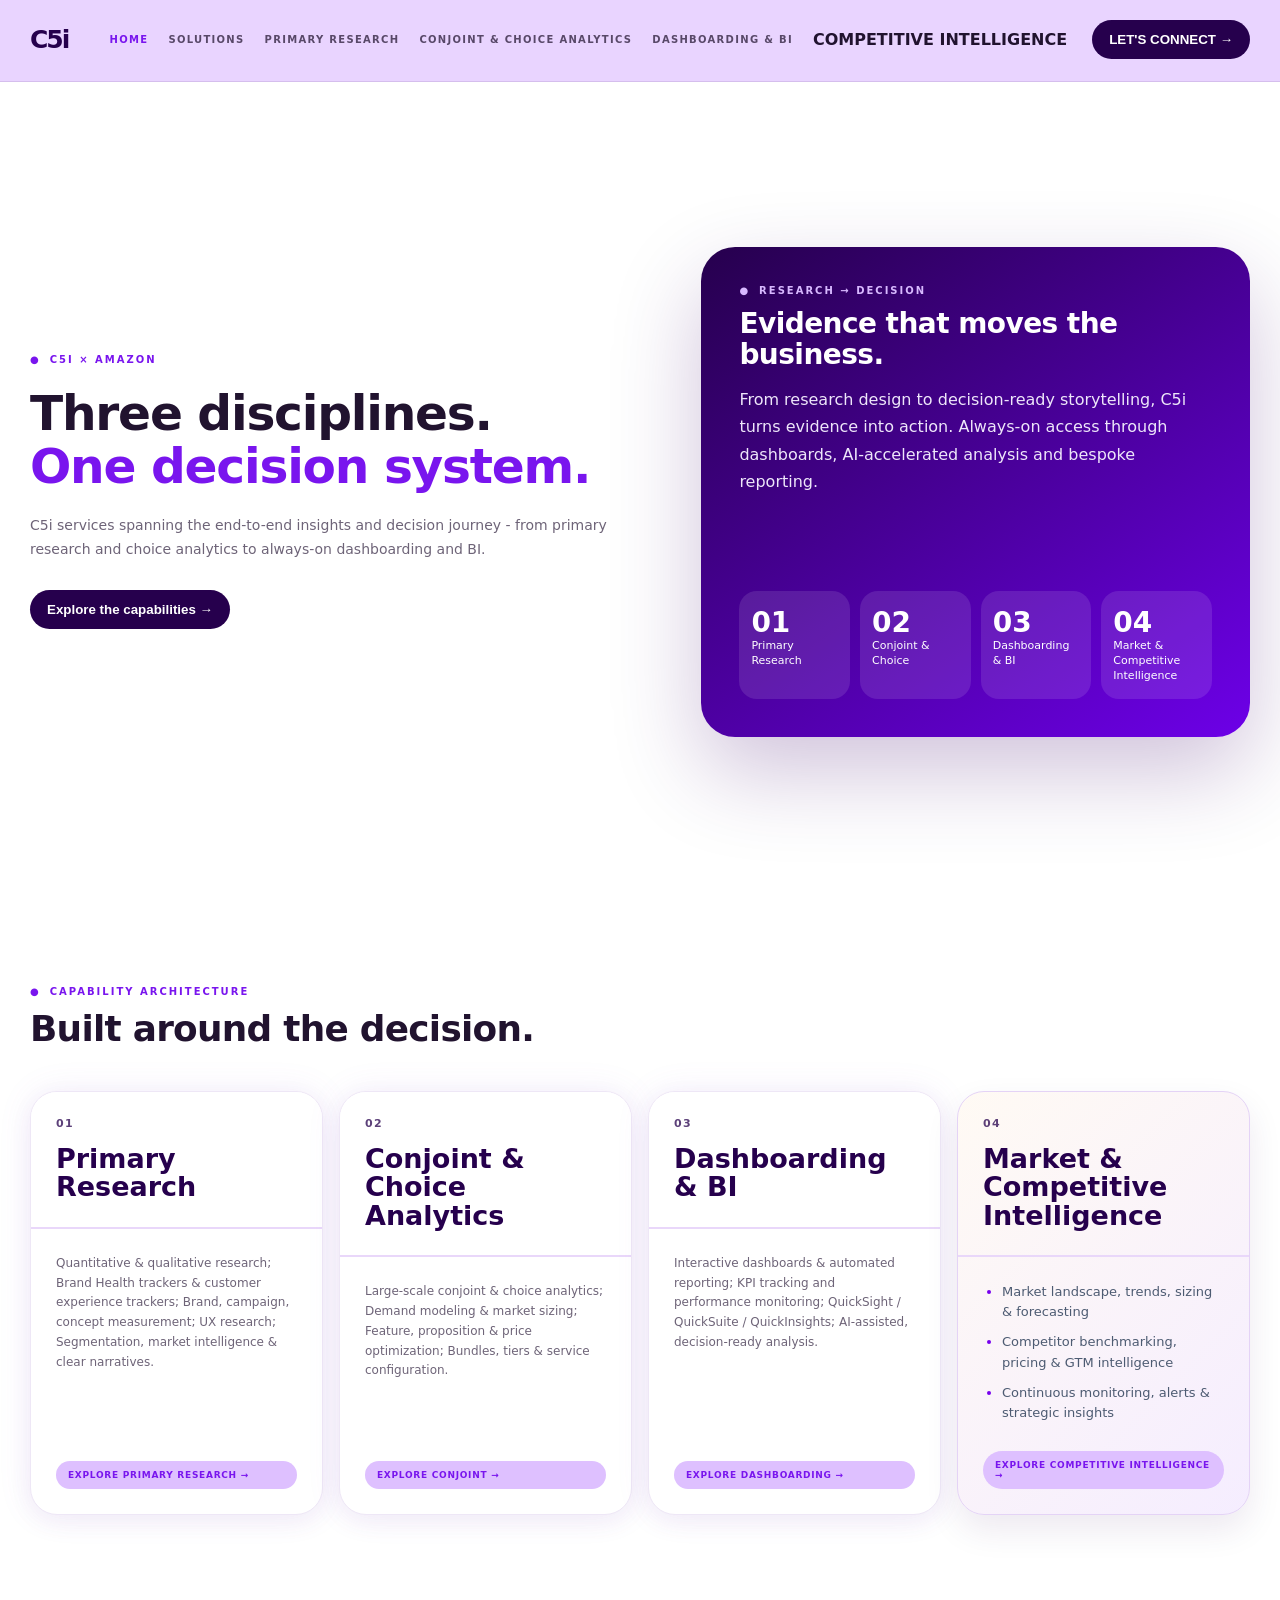
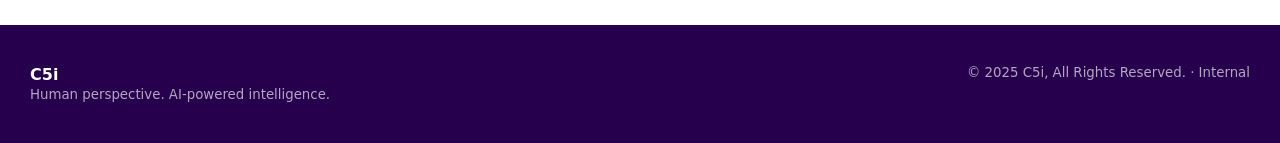
==== commit 0a4b8f01: "Add files via upload" ====
--- a/integrated-intelligence.html
+++ b/integrated-intelligence.html
@@ -571,6 +571,15 @@
 .hero-art .stat small{color:#fff;opacity:.90;font-size:11px;line-height:1.35;display:block;overflow-wrap:break-word}
 @media(max-width:600px){.hero-art .statrow{grid-template-columns:repeat(2,minmax(0,1fr))}}
 </style>
+
+<style id="solutions-four-card-layout">
+#solutions .solution-grid{grid-template-columns:repeat(4,minmax(0,1fr));gap:16px}
+#solutions .competitive-solution{display:flex;flex-direction:column;text-decoration:none;color:inherit;cursor:pointer}
+#solutions .competitive-solution p{flex:1}
+#solutions .competitive-solution .link{position:static;margin-top:18px}
+@media(max-width:1150px){#solutions .solution-grid{grid-template-columns:repeat(2,minmax(0,1fr))}}
+@media(max-width:650px){#solutions .solution-grid{grid-template-columns:1fr}}
+</style>
 </head>
 <body>
 <header>
@@ -596,7 +605,7 @@
   <div class="hero">
     <div>
       <div class="eyebrow">C5i × AMAZON</div>
-      <h1>Four disciplines.<br><span>One decision system.</span></h1>
+      <h1>Three disciplines.<br><span>One decision system.</span></h1>
       <p class="lead">C5i services spanning the end-to-end insights and decision journey - from primary research and choice analytics to always-on dashboarding and BI.</p>
       <div class="hero-actions" style="margin-top:28px">
         <button class="contact" onclick="go('solutions')">Explore the capabilities →</button>
@@ -640,13 +649,8 @@
     <article class="solution" onclick="go('primary')"><div class="num">01</div><h3>Primary Research</h3><p>Design and execute high-impact primary research with a governed, continuously optimized managed-service model, powered by technology and AI to accelerate insights, elevate quality, and maximize ROI.</p><div class="link">LEARN MORE →</div></article>
     <article class="solution" onclick="go('conjoint')"><div class="num">02</div><h3>Conjoint & Choice Analytics</h3><p>Design robust choice experiments and model demand with advanced conjoint analytics, quantifying feature value, price sensitivity and market response to optimize propositions, bundles and portfolio decisions.</p><div class="link">LEARN MORE →</div></article>
     <article class="solution" onclick="go('dashboard')"><div class="num">03</div><h3>Dashboarding & BI</h3><p>Turn fragmented data into always-on decisions with automated dashboards and BI, unifying KPIs, surfacing drivers and anomalies, and delivering AI-assisted insights through QuickSight, QuickSuite and QuickInsights.</p><div class="link">LEARN MORE →</div></article>
-  </div>
-  <div class="section"><div class="section-intro"><div><div class="eyebrow">END-TO-END JOURNEY</div><h2>Explore the decision system.</h2></div></div>
-  <div class="tiles">
-    <button class="tile" onclick="go('primary')">Primary Research <b>→</b></button>
-    <button class="tile" onclick="go('conjoint')">Conjoint & Choice Analytics <b>→</b></button>
-    <button class="tile" onclick="go('dashboard')">Dashboarding & BI <b>→</b></button>
-  </div></div>
+    <a class="solution competitive-solution" href="https://resources.c5i.ai/c5i-compete-ai-powered-insights-for-a-winning-digital-shelf" target="_blank" rel="noopener noreferrer"><div class="num">04</div><h3>Market & Competitive Intelligence</h3><p>Market landscape, trends, sizing &amp; forecasting<br>Competitor benchmarking, pricing &amp; GTM intelligence<br>Continuous monitoring, alerts &amp; strategic insights</p><div class="link">LEARN MORE →</div></a>
+  </div>
 </section>
 
 <section id="primary" class="view">
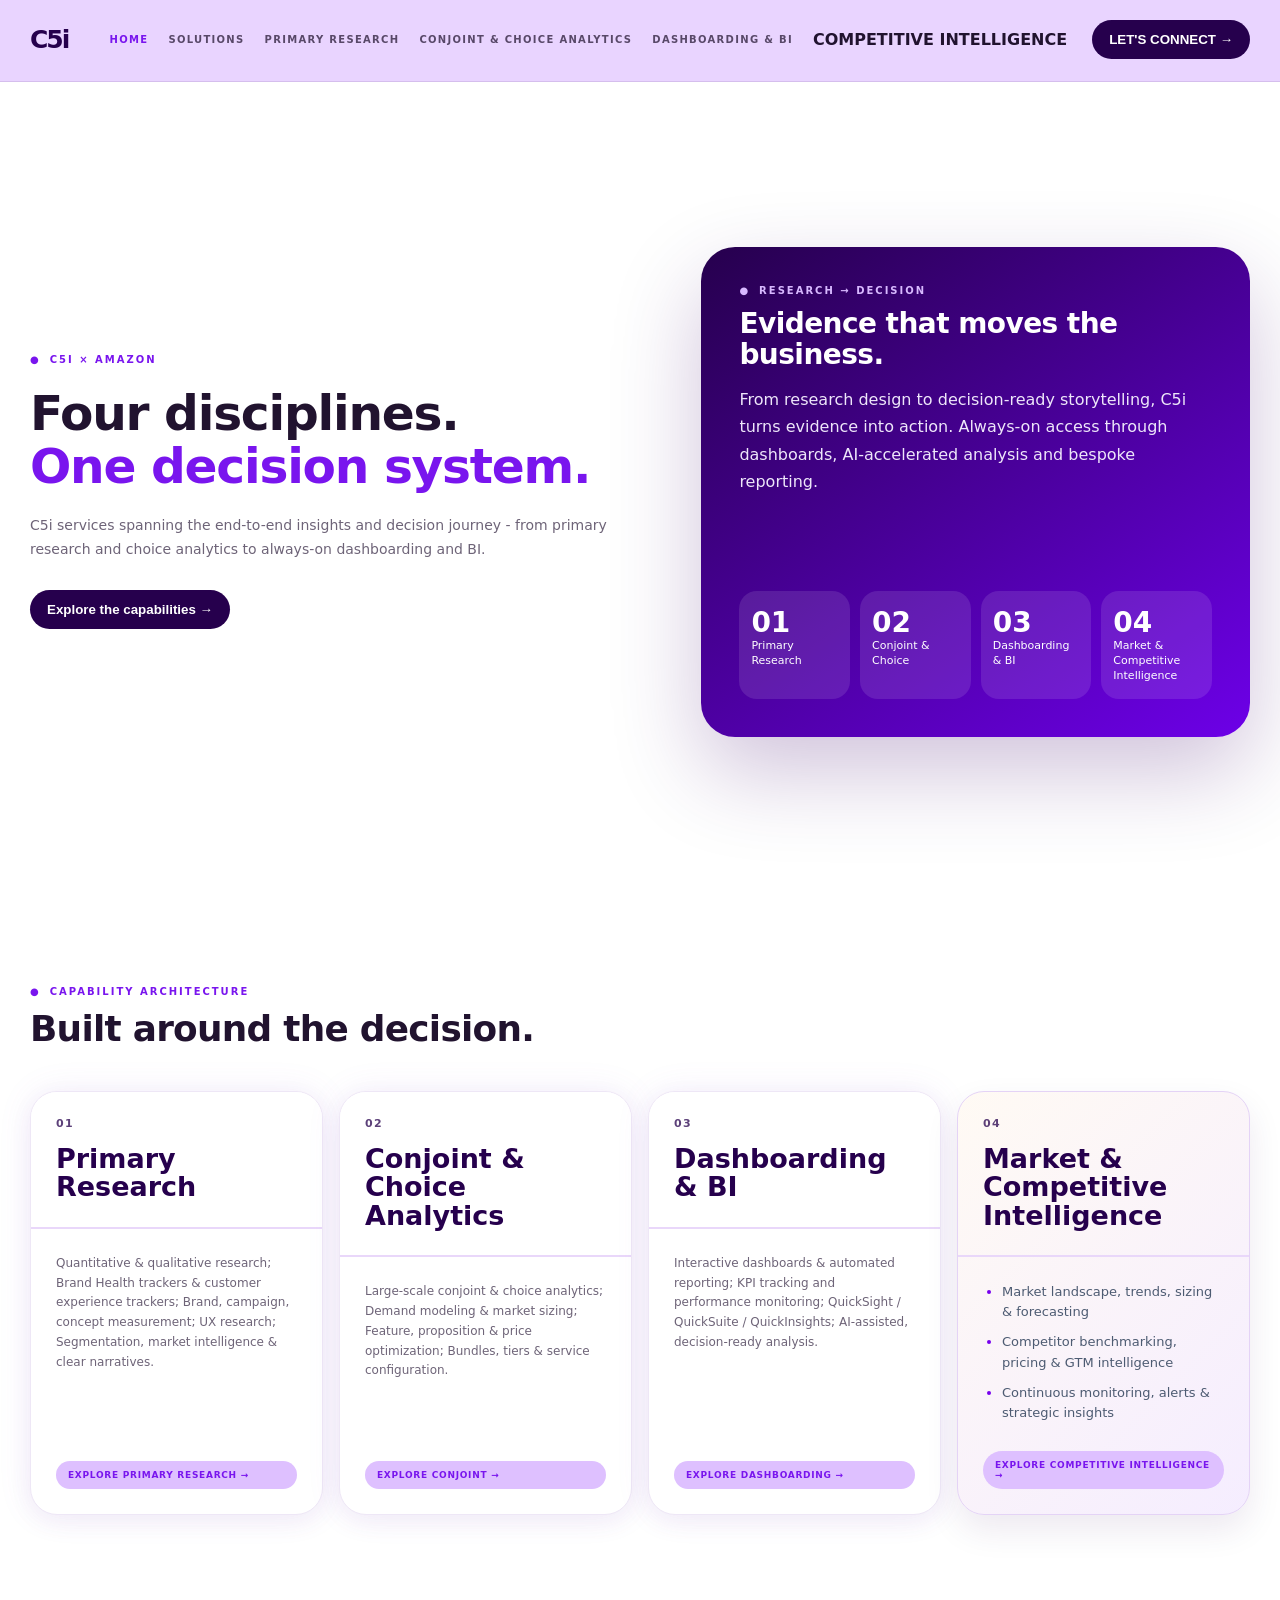
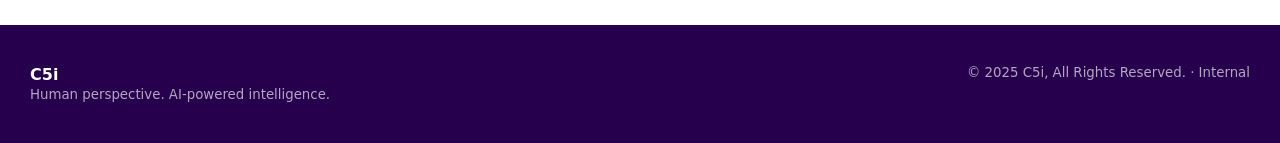
==== commit a99a2278: "Add files via upload" ====
--- a/integrated-intelligence.html
+++ b/integrated-intelligence.html
@@ -605,7 +605,7 @@
   <div class="hero">
     <div>
       <div class="eyebrow">C5i × AMAZON</div>
-      <h1>Three disciplines.<br><span>One decision system.</span></h1>
+      <h1>Four disciplines.<br><span>One decision system.</span></h1>
       <p class="lead">C5i services spanning the end-to-end insights and decision journey - from primary research and choice analytics to always-on dashboarding and BI.</p>
       <div class="hero-actions" style="margin-top:28px">
         <button class="contact" onclick="go('solutions')">Explore the capabilities →</button>
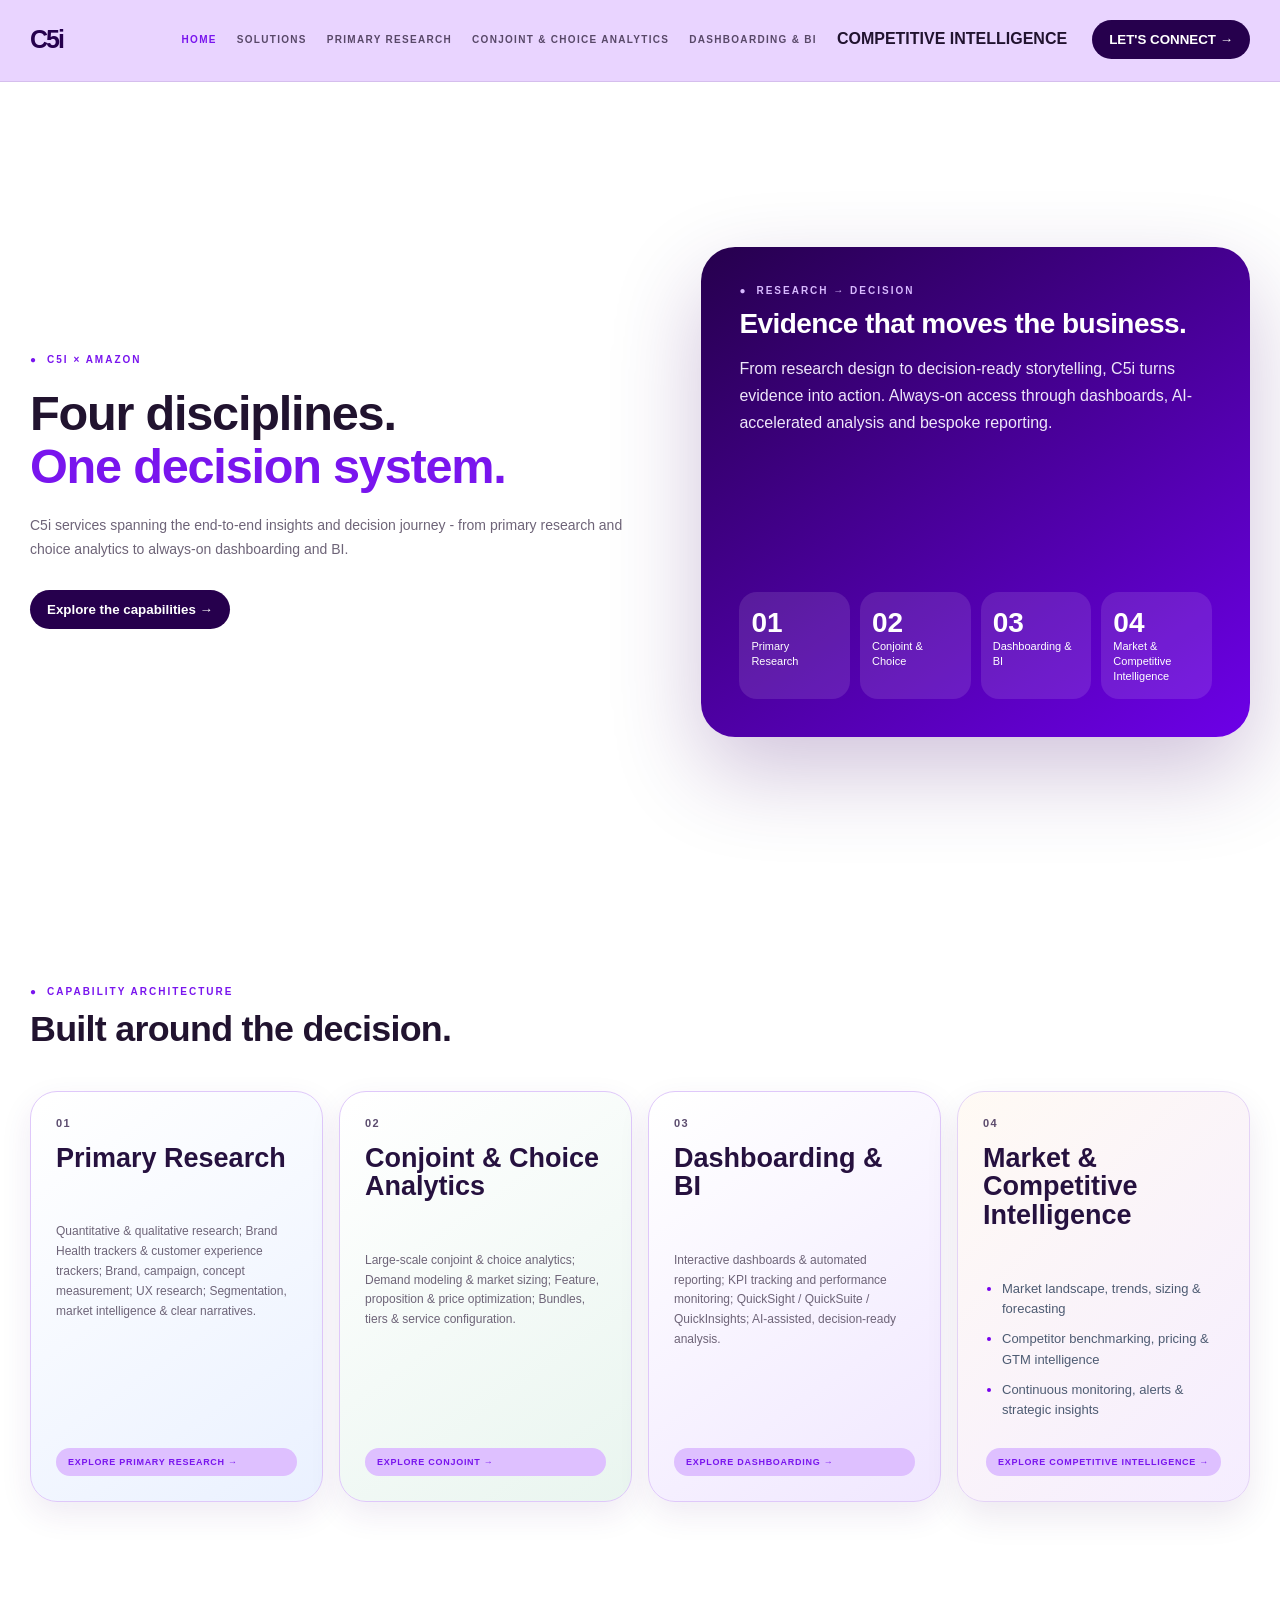
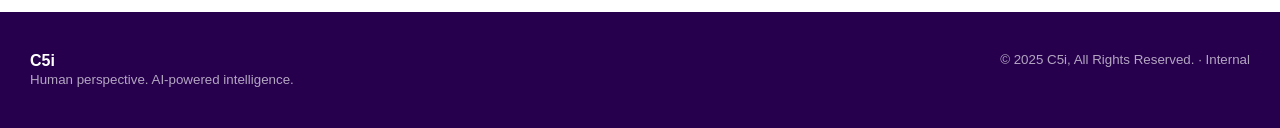
==== commit ccfe1842: "Add files via upload" ====
--- a/integrated-intelligence.html
+++ b/integrated-intelligence.html
@@ -283,7 +283,7 @@
   background:radial-gradient(circle,rgba(188,111,255,.23),transparent 65%);
 }
 html.embedded #home .hero-art h2{
-  color:#fff;font-family:'DM Sans',Arial,sans-serif;
+  color:#fff;font-family:'Segoe UI',Arial,sans-serif;
   font-size:clamp(24px,2.15vw,35px);line-height:1.18;
   letter-spacing:-.6px;margin:10px 0 16px;
 }
@@ -579,6 +579,116 @@
 #solutions .competitive-solution .link{position:static;margin-top:18px}
 @media(max-width:1150px){#solutions .solution-grid{grid-template-columns:repeat(2,minmax(0,1fr))}}
 @media(max-width:650px){#solutions .solution-grid{grid-template-columns:1fr}}
+</style>
+
+<style id="ecosystem-alignment-fix">
+/* Three columns align at the top, with balanced card spacing. */
+.ecosystem{display:grid!important;grid-template-columns:minmax(0,1fr) minmax(0,1.65fr) minmax(0,1.15fr)!important;align-items:start!important;gap:24px!important}
+.ecosystem-left{display:flex!important;flex-direction:column!important;align-items:stretch!important;gap:14px!important;min-width:0!important}
+.ecosystem-left .brand-node,.ecosystem-left .primary-node{width:100%!important;max-width:none!important;box-sizing:border-box!important;margin:0!important}
+.ecosystem-left .brand-node{min-height:0!important}
+.ecosystem .ecosystem-sources{min-width:0!important;align-self:start!important}
+.ecosystem .ecosystem-outcomes{min-width:0!important;align-self:start!important;margin-top:0!important}
+.ecosystem .flow-arrow{display:none!important}
+.primary-research-points{margin:12px 0 0!important;padding-left:22px!important;list-style:disc!important}
+.primary-research-points li{margin:9px 0!important;line-height:1.55!important;font-size:inherit!important}
+.primary-research-points li::marker{color:#7a17dd}
+@media(max-width:900px){.ecosystem{grid-template-columns:1fr!important;gap:18px!important}.ecosystem-left{gap:12px!important}}
+</style>
+
+<style id="ecosystem-primary-research-final-alignment">
+/* Keep the three cards aligned to the first source card. */
+.ecosystem { align-items:start!important; }
+.ecosystem-left { align-self:start!important; justify-content:flex-start!important; padding:0!important; margin:0!important; }
+/* The separate banner pushed Primary Research down; keep it out of this three-column diagram. */
+.ecosystem-left > .brand-node { display:none!important; }
+.ecosystem-left > .primary-node {
+  align-self:start!important;
+  margin:0!important;
+  background:linear-gradient(145deg,rgba(255,255,255,.96),rgba(239,222,255,.94))!important;
+  background-image:linear-gradient(145deg,rgba(255,255,255,.96),rgba(239,222,255,.94))!important;
+  border:1px solid #d5b4f2!important;
+  border-radius:14px!important;
+  box-shadow:0 12px 32px rgba(9,50,88,.07)!important;
+  padding:20px 22px!important;
+}
+.ecosystem-left > .primary-node h3 { margin-top:0!important; }
+@media(max-width:900px){.ecosystem-left > .primary-node{width:100%!important}}
+</style>
+<style id="c5i-manager-white-canvas">
+html,html body,html.embedded,html.embedded body{background:#fff!important;background-image:none!important;}
+html body::before,html body::after{content:none!important;display:none!important;}
+</style>
+<style id="c5i-manager-segoe-and-spacing-20261023">
+/* Keep every heading, control and paragraph on the approved Segoe UI family. */
+html,body,button,input,select,textarea,main,main *,header,header * {font-family:"Segoe UI",Arial,sans-serif!important;}
+/* The gap between the brand-tracking pillars and data ecosystem was oversized. */
+html.embedded #brand .ecosystem-section {margin-top:-58px!important;padding-top:12px!important;}
+html.embedded #brand .ecosystem-section .section-intro {margin-bottom:14px!important;}
+@media(max-width:900px){html.embedded #brand .ecosystem-section{margin-top:0!important;padding-top:16px!important;}}
+</style>
+
+<style id="c5i-unified-capabilities-pastel-cards-20261023">
+/* All Capabilities content cards share the same pastel surface treatment as
+   the main site's What We Do for Amazon cards. No card sizing changes. */
+:root{
+ --c5i-card-blue:#eaf1ff;
+ --c5i-card-mint:#e9f5ef;
+ --c5i-card-lavender:#f0e7ff;
+ --c5i-card-peach:#fff0e5;
+ --c5i-card-pink:#fbeafa;
+ --c5i-card-ice:#e9f6fa;
+}
+/* Limit changes to cards in content views, not the violet hero, nav, buttons,
+   numerical indicators, or the surrounding white page. */
+main .view .discipline,
+main .view .solution,
+main .view .tile,
+main .view .block,
+main .view .metric,
+main .view .pillar-card,
+main .view .primary-node,
+main .view .eco-card,
+main .view .quick-card,
+main .view .analytics-card,
+main .view .dash-stat,
+main .view .decision-flow > div,
+main .view .q-panel-copy,
+main .view .q-vendors,
+main .view .ux-card,
+main .view .ux-mini,
+main .view .ux-engagement,
+main .view .ux-list,
+main .view .ux-method,
+main .view .q-ip-row > div,
+main .view .q-stat-grid > div,
+main .view .q-quality,
+main .view .ecosystem-outcomes,
+main .view .source-visual,
+main .view .q-option,
+main .view .source,
+main .view .ux-option {
+ background:linear-gradient(145deg,#fff 3%,var(--c5i-card-tint,#eaf1ff) 100%)!important;
+ background-image:linear-gradient(145deg,#fff 3%,var(--c5i-card-tint,#eaf1ff) 100%)!important;
+ border:1px solid #dfc8fa!important;
+ box-shadow:0 12px 32px rgba(74,34,122,.09)!important;
+ color:#26113f;
+}
+/* The color cycle works for each independent card collection. */
+main .view :is(.discipline,.solution,.tile,.block,.metric,.pillar-card,.primary-node,.eco-card,.quick-card,.analytics-card,.dash-stat,.ux-card,.ux-mini,.ux-engagement,.ux-list,.ux-method,.q-panel-copy,.q-vendors,.q-quality,.ecosystem-outcomes,.source-visual,.q-option,.source,.ux-option):nth-child(6n+1){--c5i-card-tint:var(--c5i-card-blue)}
+main .view :is(.discipline,.solution,.tile,.block,.metric,.pillar-card,.primary-node,.eco-card,.quick-card,.analytics-card,.dash-stat,.ux-card,.ux-mini,.ux-engagement,.ux-list,.ux-method,.q-panel-copy,.q-vendors,.q-quality,.ecosystem-outcomes,.source-visual,.q-option,.source,.ux-option):nth-child(6n+2){--c5i-card-tint:var(--c5i-card-mint)}
+main .view :is(.discipline,.solution,.tile,.block,.metric,.pillar-card,.primary-node,.eco-card,.quick-card,.analytics-card,.dash-stat,.ux-card,.ux-mini,.ux-engagement,.ux-list,.ux-method,.q-panel-copy,.q-vendors,.q-quality,.ecosystem-outcomes,.source-visual,.q-option,.source,.ux-option):nth-child(6n+3){--c5i-card-tint:var(--c5i-card-lavender)}
+main .view :is(.discipline,.solution,.tile,.block,.metric,.pillar-card,.primary-node,.eco-card,.quick-card,.analytics-card,.dash-stat,.ux-card,.ux-mini,.ux-engagement,.ux-list,.ux-method,.q-panel-copy,.q-vendors,.q-quality,.ecosystem-outcomes,.source-visual,.q-option,.source,.ux-option):nth-child(6n+4){--c5i-card-tint:var(--c5i-card-peach)}
+main .view :is(.discipline,.solution,.tile,.block,.metric,.pillar-card,.primary-node,.eco-card,.quick-card,.analytics-card,.dash-stat,.ux-card,.ux-mini,.ux-engagement,.ux-list,.ux-method,.q-panel-copy,.q-vendors,.q-quality,.ecosystem-outcomes,.source-visual,.q-option,.source,.ux-option):nth-child(6n+5){--c5i-card-tint:var(--c5i-card-pink)}
+main .view :is(.discipline,.solution,.tile,.block,.metric,.pillar-card,.primary-node,.eco-card,.quick-card,.analytics-card,.dash-stat,.ux-card,.ux-mini,.ux-engagement,.ux-list,.ux-method,.q-panel-copy,.q-vendors,.q-quality,.ecosystem-outcomes,.source-visual,.q-option,.source,.ux-option):nth-child(6n){--c5i-card-tint:var(--c5i-card-ice)}
+/* Preserve the primary research panel's matching treatment and contrast. */
+main .view .ecosystem-left > .primary-node{--c5i-card-tint:var(--c5i-card-lavender)}
+main .view .discipline-top{background:transparent!important;border-bottom:0!important;color:#26113f!important}
+main .view .discipline-top h3,main .view .discipline-top .num{color:#26113f!important}
+/* Don't cover text with the old corner-decoration pseudo-elements. */
+main .view .solution::before,main .view .solution::after,
+main .view .block::before,main .view .block::after,
+main .view .tile::before,main .view .tile::after{content:none!important;display:none!important}
 </style>
 </head>
 <body>
@@ -644,12 +754,12 @@
 </section>
 
 <section id="solutions" class="view">
-  <div class="page-hero"><h1>Solutions inspired by business needs - aided by advanced AI.</h1><p>Design the right research, model the choices that matter, and make the result continuously usable through decision-ready BI.</p></div>
+  <div class="page-hero"><h1>Solutions inspired by business needs - aided by advanced AI.</h1><p>Combining research, advanced analytics, market intelligence, and AI-powered BI to help Amazon make faster, smarter, data-driven decisions.</p></div>
   <div class="solution-grid">
-    <article class="solution" onclick="go('primary')"><div class="num">01</div><h3>Primary Research</h3><p>Design and execute high-impact primary research with a governed, continuously optimized managed-service model, powered by technology and AI to accelerate insights, elevate quality, and maximize ROI.</p><div class="link">LEARN MORE →</div></article>
-    <article class="solution" onclick="go('conjoint')"><div class="num">02</div><h3>Conjoint & Choice Analytics</h3><p>Design robust choice experiments and model demand with advanced conjoint analytics, quantifying feature value, price sensitivity and market response to optimize propositions, bundles and portfolio decisions.</p><div class="link">LEARN MORE →</div></article>
-    <article class="solution" onclick="go('dashboard')"><div class="num">03</div><h3>Dashboarding & BI</h3><p>Turn fragmented data into always-on decisions with automated dashboards and BI, unifying KPIs, surfacing drivers and anomalies, and delivering AI-assisted insights through QuickSight, QuickSuite and QuickInsights.</p><div class="link">LEARN MORE →</div></article>
-    <a class="solution competitive-solution" href="https://resources.c5i.ai/c5i-compete-ai-powered-insights-for-a-winning-digital-shelf" target="_blank" rel="noopener noreferrer"><div class="num">04</div><h3>Market & Competitive Intelligence</h3><p>Market landscape, trends, sizing &amp; forecasting<br>Competitor benchmarking, pricing &amp; GTM intelligence<br>Continuous monitoring, alerts &amp; strategic insights</p><div class="link">LEARN MORE →</div></a>
+    <article class="solution" onclick="go('primary')"><h3>Primary Research</h3><p>Design and execute high-impact primary research with a governed, continuously optimized managed-service model, powered by technology and AI to accelerate insights, elevate quality, and maximize ROI.</p><div class="link">LEARN MORE →</div></article>
+    <article class="solution" onclick="go('conjoint')"><h3>Conjoint & Choice Analytics</h3><p>Design robust choice experiments and model demand with advanced conjoint analytics, quantifying feature value, price sensitivity and market response to optimize propositions, bundles and portfolio decisions.</p><div class="link">LEARN MORE →</div></article>
+    <article class="solution" onclick="go('dashboard')"><h3>Dashboarding & BI</h3><p>Turn fragmented data into always-on decisions with automated dashboards and BI, unifying KPIs, surfacing drivers and anomalies, and delivering AI-assisted insights through QuickSight, QuickSuite and QuickInsights.</p><div class="link">LEARN MORE →</div></article>
+    <a class="solution competitive-solution" href="https://resources.c5i.ai/c5i-compete-ai-powered-insights-for-a-winning-digital-shelf" target="_blank" rel="noopener noreferrer"><h3>Market & Competitive Intelligence</h3><p>Market landscape, trends, sizing &amp; forecasting<br>Competitor benchmarking, pricing &amp; GTM intelligence<br>Continuous monitoring, alerts &amp; strategic insights</p><div class="link">LEARN MORE →</div></a>
   </div>
 </section>
 
@@ -683,12 +793,12 @@
     <div class="block"><div class="block-label">REACH THE AUDIENCES THAT MATTER</div><ul><li>Consumers and customers</li><li>Business decision-makers</li><li>Priority and niche segments</li><li>Hard-to-reach groups</li></ul></div>
     <div class="block wide"><div class="block-label">HOW C5i HELPS ACROSS THE RESEARCH LIFECYCLE</div>
       <ul>
-        <li><b>01 Study design & sampling</b> - Shape questionnaires, samples and quotas around the decisions that matter.</li>
-        <li><b>02 AI survey programming</b> - Automate survey builds, logic and multilingual quality checks.</li>
-        <li><b>03 Fieldwork control</b> - Manage panels, incidence, quotas and respondent quality in real time.</li>
-        <li><b>04 Data quality</b> - Detect fraud and deliver clean, coded, analysis-ready datasets.</li>
-        <li><b>05 Advanced analytics</b> - Apply weighting, drivers, segmentation, conjoint and MaxDiff.</li>
-        <li><b>06 Insight activation</b> - Turn results into clear reports, dashboards and actions.</li>
+        <li><b>Study design & sampling</b> - Shape questionnaires, samples and quotas around the decisions that matter.</li>
+        <li><b>AI survey programming</b> - Automate survey builds, logic and multilingual quality checks.</li>
+        <li><b>Fieldwork control</b> - Manage panels, incidence, quotas and respondent quality in real time.</li>
+        <li><b>Data quality</b> - Detect fraud and deliver clean, coded, analysis-ready datasets.</li>
+        <li><b>Advanced analytics</b> - Apply weighting, drivers, segmentation, conjoint and MaxDiff.</li>
+        <li><b>Insight activation</b> - Turn results into clear reports, dashboards and actions.</li>
       </ul>
     </div>
   </div>
@@ -793,7 +903,7 @@
 
   <div class="section ecosystem-section"><div class="section-intro"><div><div class="eyebrow">INTEGRATED DATA ECOSYSTEM</div><h2>Brand insights built from every relevant source.</h2></div><p>Primary research is connected to behavioural, internal, social and published signals to reveal convergence, divergence and the broader market context.</p></div>
     <div class="ecosystem">
-      <div class="ecosystem-left"><div class="brand-node">Brand Health trackers &amp;<br>customer experience<br>trackers</div><div class="flow-arrow">↔</div><div class="primary-node"><h3>Primary Research</h3><p>Primary Quantitative Survey</p><p>Qualitative Research covering customers, channel partners</p></div></div>
+      <div class="ecosystem-left"><div class="brand-node">Brand Health trackers &amp;<br>customer experience<br>trackers</div><div class="primary-node"><h3>Primary Research</h3><ul class="primary-research-points"><li>Primary Quantitative Survey</li><li>Qualitative Research covering customers, channel partners</li></ul></div></div>
       <div class="ecosystem-sources">
         <div class="eco-card"><span class="eco-num">01</span><div><h3>Immersions &amp; Observation</h3><p>Behavioral Data · Shopper / User Experience</p></div></div>
         <div class="eco-card"><span class="eco-num">02</span><div><h3>Internal Data</h3><p>Media, Marketing Spend · Pricing, Sales, etc.</p></div></div>
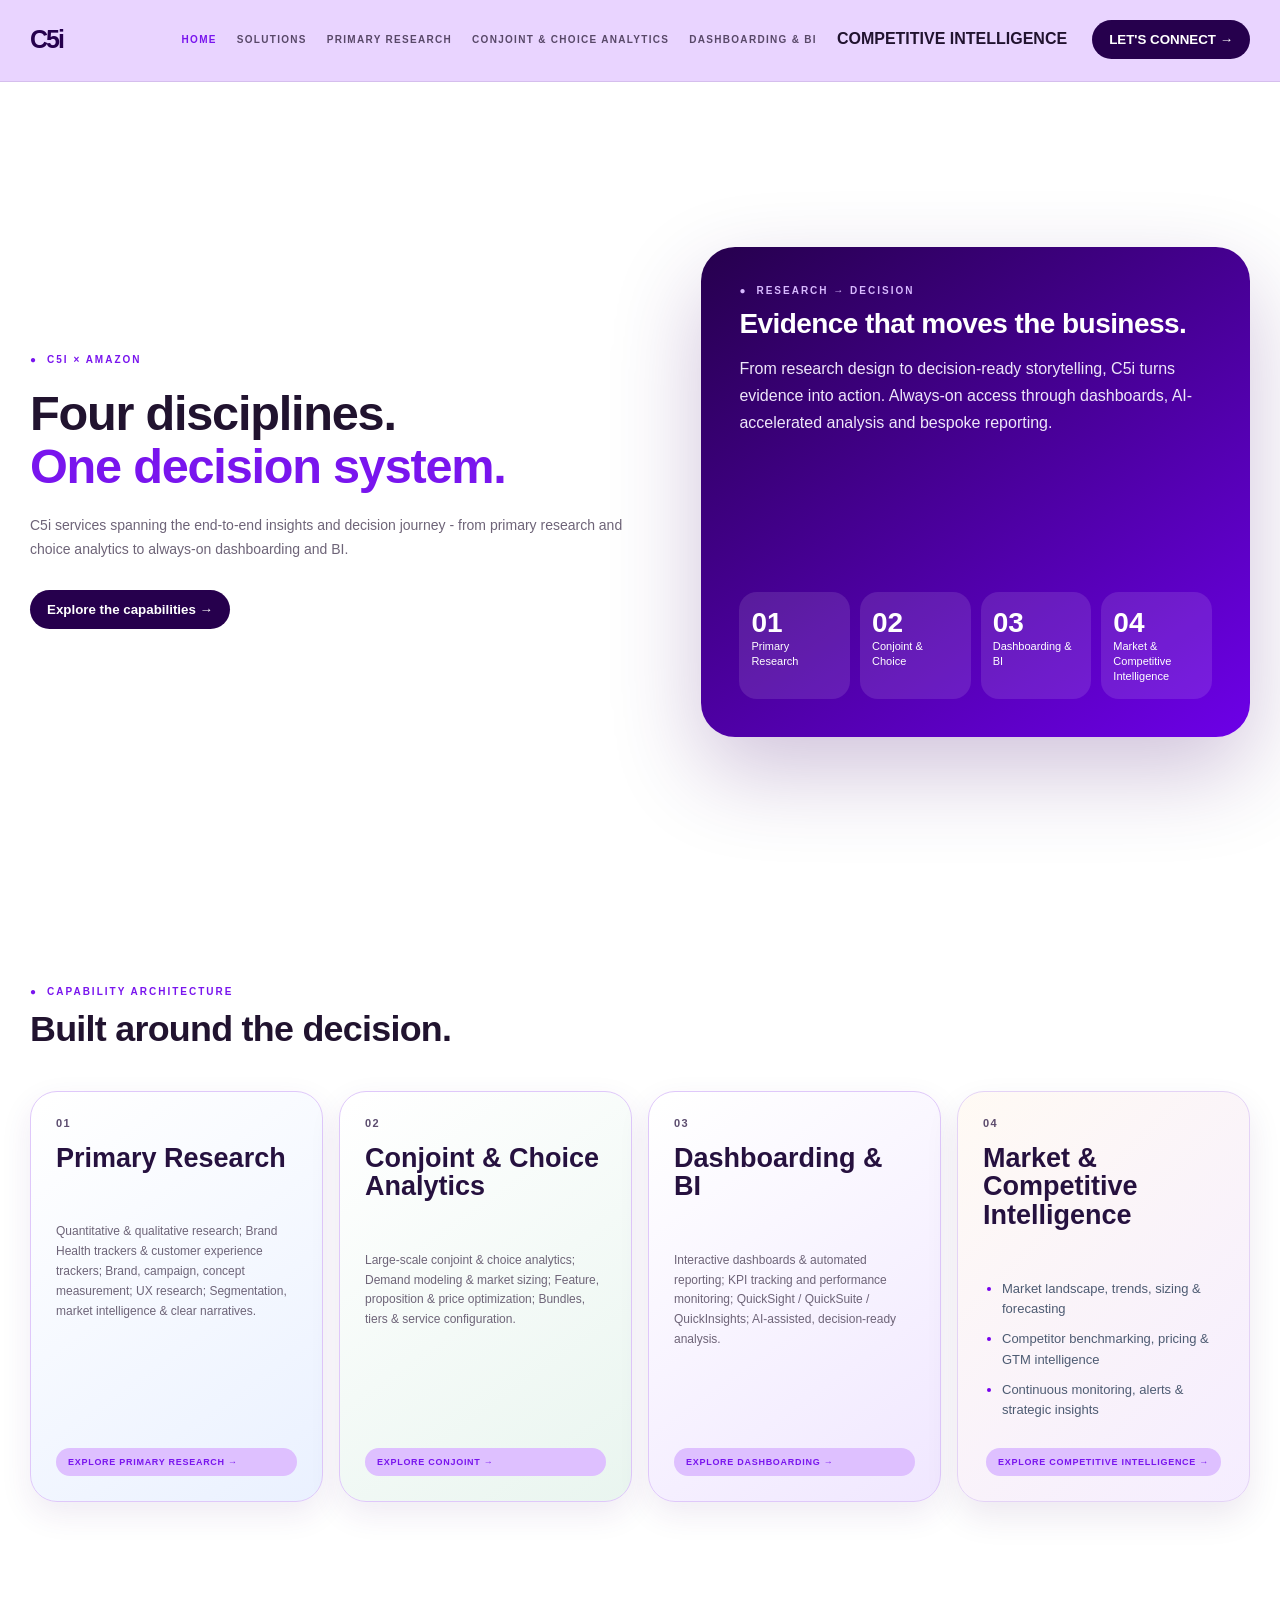
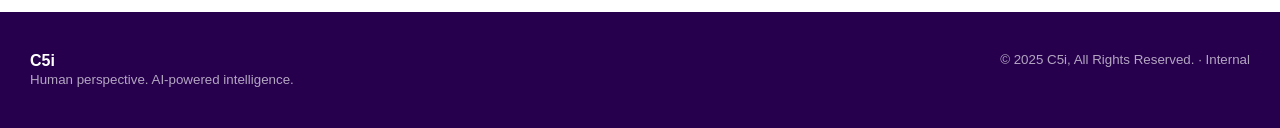
==== commit ccf79d3b: "Add files via upload" ====
--- a/integrated-intelligence.html
+++ b/integrated-intelligence.html
@@ -689,6 +689,9 @@
 main .view .solution::before,main .view .solution::after,
 main .view .block::before,main .view .block::after,
 main .view .tile::before,main .view .tile::after{content:none!important;display:none!important}
+
+/* Capabilities (embedded) page background: plain white */
+html.embedded,html.embedded body,html.embedded main,html.embedded .view,html.embedded header,html.embedded .subnav{background:#fff!important;background-image:none!important}
 </style>
 </head>
 <body>
@@ -916,7 +919,7 @@
 </section>
 
 <section id="campaign" class="view">
-  <div class="subnav"><button data-sub="primary" onclick="go('primary')">OVERVIEW</button><button onclick="go('primary-quant')">QUANTITATIVE</button><button onclick="go('primary-qual')">QUALITATIVE</button><button onclick="go('brand')">BRAND HEALTH TRACKERS & CUSTOMER EXPERIENCE TRACKERS</button><button class="active">CAMPAIGN</button><button onclick="go('ux')">UX RESEARCH</button></div>
+  <div class="subnav"><button data-sub="primary" onclick="go('primary')">OVERVIEW</button><button onclick="go('primary-quant')">QUANTITATIVE</button><button onclick="go('primary-qual')">QUALITATIVE</button><button onclick="go('brand')">BRAND HEALTH TRACKERS & CUSTOMER EXPERIENCE TRACKERS</button><button onclick="go('ux')">UX RESEARCH</button></div>
   <div class="page-hero"><h1>Campaign measurement and attribution.</h1><p>Monitor campaign performance by understanding what leaves a mark on awareness, engagement, and conversion. React quickly to changes in brand perception and health.</p></div>
   <div class="metric-row"><div class="metric"><b>Ad awareness ↑</b><span>Campaign metric</span></div><div class="metric"><b>Buzz ↓</b><span>Campaign metric</span></div><div class="metric"><b>Word of mouth ↑</b><span>Campaign metric</span></div><div class="metric"><b>Performance</b><span>Campaign monitoring</span></div></div>
   <div class="section"><div class="content-grid"><div class="block"><div class="block-label">CAMPAIGN PERFORMANCE MONITORING</div><ul><li>See which touchpoints lead to action.</li><li>Track performance before, during, and after activity.</li><li>Connect results to brand health and ROI.</li><li>Understand how investment changes perception and behaviour.</li></ul></div><div class="block"><div class="block-label">MEASURE & MAXIMISE MARKETING IMPACT</div><ul><li>Brand Composite Score - Daily brand and competitor tracking across key metrics.</li><li>Test campaigns that hit home - Test ads, reach target audiences, and refine performance.</li><li>Competitor monitoring - Understand competitors through the eyes of consumers.</li><li>Size your ideal customer - Profile receptive segments for products and services.</li><li>Run research to your audience - Move from quick surveys to custom research.</li></ul></div></div></div>
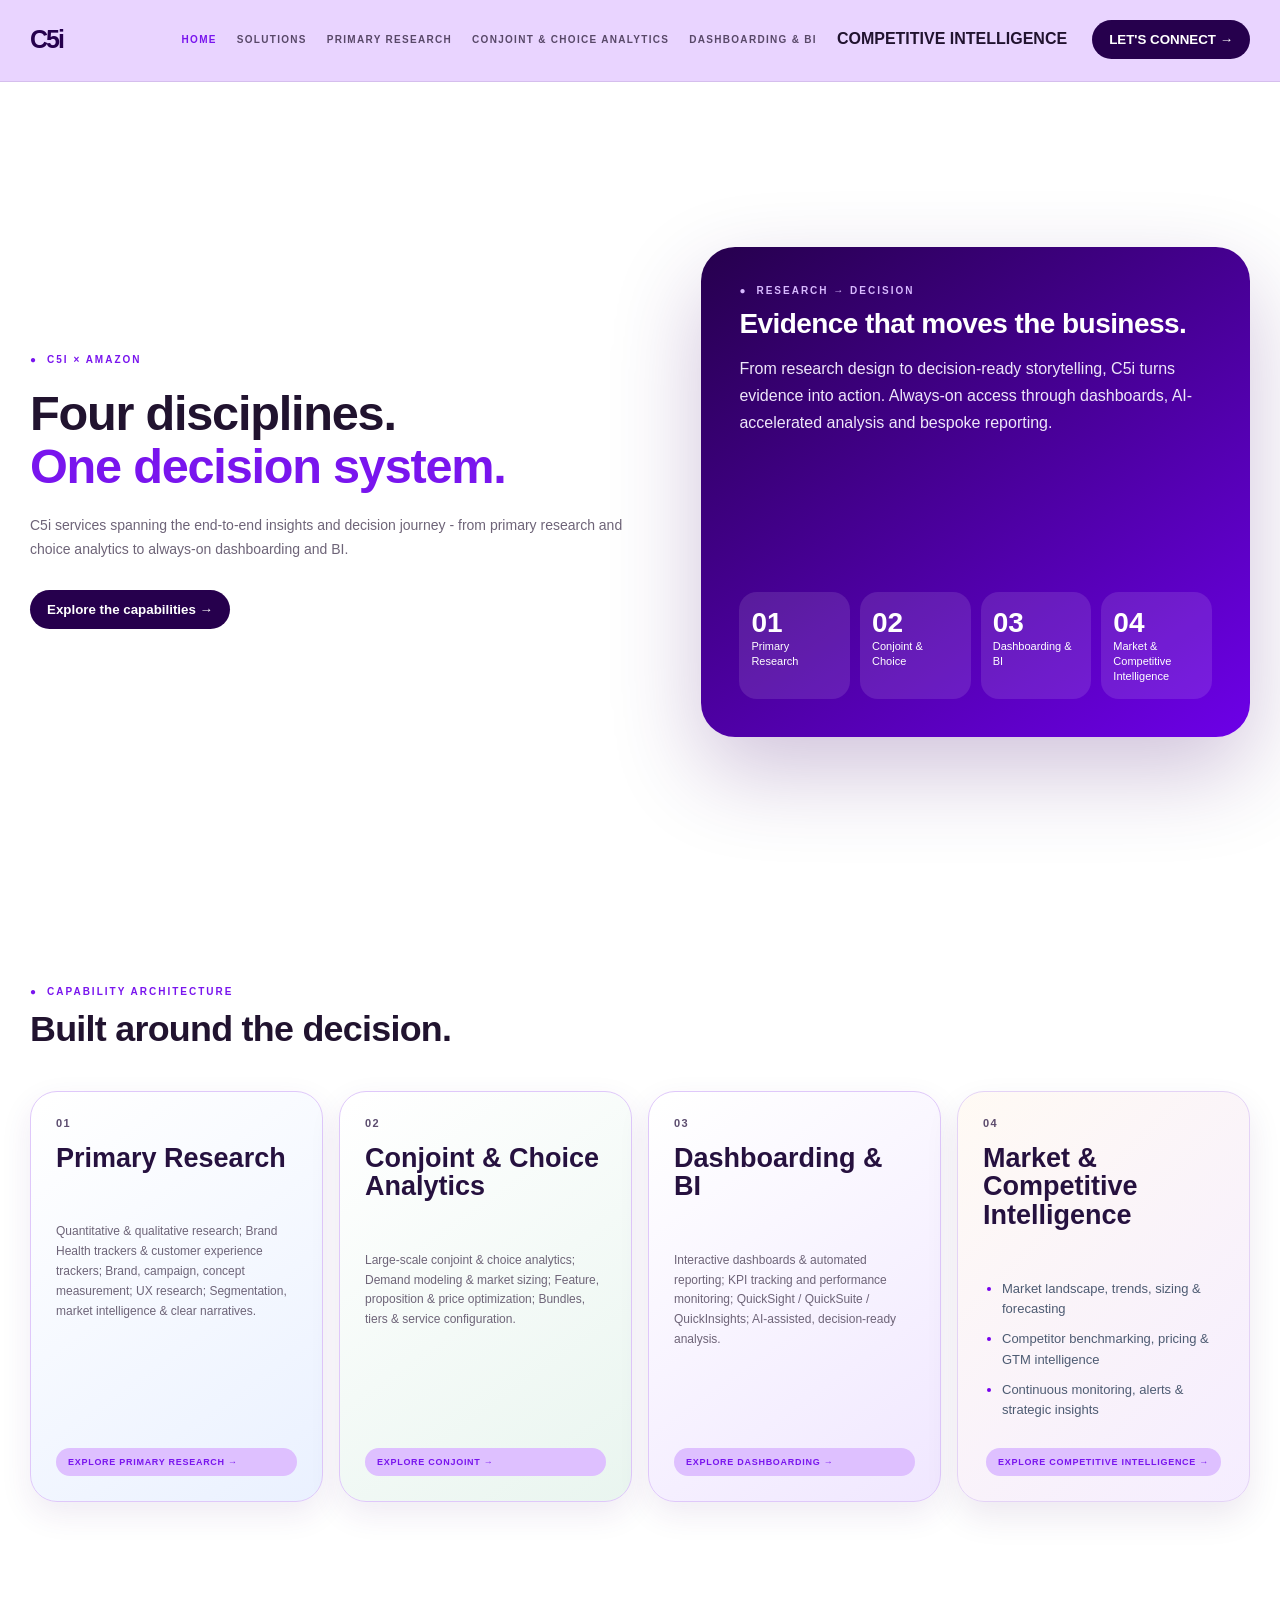
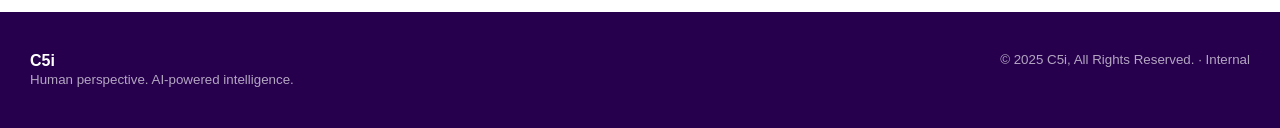
==== commit f31a2481: "Add files via upload" ====
--- a/integrated-intelligence.html
+++ b/integrated-intelligence.html
@@ -761,7 +761,7 @@
   <div class="solution-grid">
     <article class="solution" onclick="go('primary')"><h3>Primary Research</h3><p>Design and execute high-impact primary research with a governed, continuously optimized managed-service model, powered by technology and AI to accelerate insights, elevate quality, and maximize ROI.</p><div class="link">LEARN MORE →</div></article>
     <article class="solution" onclick="go('conjoint')"><h3>Conjoint & Choice Analytics</h3><p>Design robust choice experiments and model demand with advanced conjoint analytics, quantifying feature value, price sensitivity and market response to optimize propositions, bundles and portfolio decisions.</p><div class="link">LEARN MORE →</div></article>
-    <article class="solution" onclick="go('dashboard')"><h3>Dashboarding & BI</h3><p>Turn fragmented data into always-on decisions with automated dashboards and BI, unifying KPIs, surfacing drivers and anomalies, and delivering AI-assisted insights through QuickSight, QuickSuite and QuickInsights.</p><div class="link">LEARN MORE →</div></article>
+    <article class="solution" onclick="go('dashboard')"><h3>Dashboarding & BI</h3><p>Turn fragmented data into always-on decisions with automated dashboards and BI, unifying KPIs, surfacing drivers and anomalies, and delivering AI-assisted insights through QuickSight and QuickSuite.</p><div class="link">LEARN MORE →</div></article>
     <a class="solution competitive-solution" href="https://resources.c5i.ai/c5i-compete-ai-powered-insights-for-a-winning-digital-shelf" target="_blank" rel="noopener noreferrer"><h3>Market & Competitive Intelligence</h3><p>Market landscape, trends, sizing &amp; forecasting<br>Competitor benchmarking, pricing &amp; GTM intelligence<br>Continuous monitoring, alerts &amp; strategic insights</p><div class="link">LEARN MORE →</div></a>
   </div>
 </section>
@@ -1040,7 +1040,7 @@
     <div class="block"><div class="block-label">ANALYTICS & MODELLING</div><ul><li>Hierarchical Bayes modeling</li><li>Preference-based segmentation</li><li>Advanced model diagnostics</li><li>Cross-validation techniques</li></ul></div>
     <div class="block"><div class="block-label">INSIGHT GENERATION</div><ul><li>Interactive market simulators</li><li>Actionable business insights</li><li>Competitive scenario planning</li><li>Strategic recommendations</li></ul></div>
   </div></div>
-  <div class="cta"><div><div class="eyebrow" style="color:#d8b9ff">UNIQUE VALUE PROPOSITION</div><h3>Deep industry experience. Dedicated DCM team.</h3><p>100+ years of accumulated experience in DCM Team · Platform Agnostic Excellence · Dedicated Team exclusively for DCM · Proven Accelerators for faster TAT</p></div><button class="btn light" onclick="go('solutions')">Explore the full system →</button></div>
+  <div class="cta"><div><div class="eyebrow" style="color:#d8b9ff">UNIQUE VALUE PROPOSITION</div><h3>Deep industry experience. Dedicated DCM team.</h3><p>100+ years of accumulated experience in DCM Team · Platform Agnostic Excellence · Dedicated Team exclusively for DCM · Proven Accelerators for faster TAT</p></div><button class="btn light" onclick="go('home')">Back to the decision system →</button></div>
 </section>
 
 
@@ -1129,31 +1129,6 @@
       <article class="analytics-card"><span>04</span><label>CONNECT</label><h3>Unified Knowledge</h3><p>Cross-study insights with natural-language querying across trusted information.</p></article>
       <article class="analytics-card"><span>05</span><label>VISUALIZE</label><h3>QuickSight BI</h3><p>Enterprise dashboards, integration and modernization built for scalable decision-making.</p></article>
     </div>
-
-    <div class="quicksight-strip">
-      <strong>QUICKSIGHT</strong>
-      <span>Data Integration</span><i>│</i>
-      <span>SPICE Optimization</span><i>│</i>
-      <span>BI Migration</span><i>│</i>
-      <span>Data Modelling</span><i>│</i>
-      <span>Front-end Visualization</span>
-    </div>
-  </div>
-
-  <div class="section decision-layer">
-    <div class="section-intro">
-      <div>
-        <div class="eyebrow">FROM DASHBOARD TO DECISION</div>
-        <h2>Make every view answer the next business question.</h2>
-      </div>
-      <p>Our BI layer does more than report the numbers. It connects KPIs, drivers, anomalies and context so teams can understand <b>what changed, why it matters and where to act next.</b></p>
-    </div>
-    <div class="decision-flow">
-      <div><span>01</span><b>UNIFY</b><p>Bring research, operational and market signals together.</p></div>
-      <div><span>02</span><b>INTERPRET</b><p>Surface drivers, patterns, anomalies and emerging signals.</p></div>
-      <div><span>03</span><b>PREDICT</b><p>Forecast performance and flag opportunities or risks.</p></div>
-      <div><span>04</span><b>ACTIVATE</b><p>Give teams the next-best view, action or recommendation.</p></div>
-    </div>
   </div>
 
   <div class="cta" id="connect">
@@ -1174,6 +1149,19 @@
 let firstGo=true;
 const all=[...document.querySelectorAll('.view')];
 window.addEventListener('message',event=>{if(event.source===parent && event.data && event.data.type==='ii-reset-home'){iiRouteHistory.length=0;go('home',true,true);}});
+// Keep parent-level frozen tabs synchronized with the actual embedded view.
+window.addEventListener('message',event=>{
+  if(event.source!==parent || !event.data)return;
+  if(event.data.type==='ii-request-view'){
+    parent.postMessage({type:'ii-view',view:document.querySelector('.view.active')?.id||'home'},'*');
+  }else if(event.data.type==='ii-sticky-route'){
+    const route=event.data.route;
+    if(!['back','home','solutions','primary','primary-quant','primary-qual','brand','ux','conjoint','dashboard'].includes(route))return;
+    iiUserNavigated=true;
+    if(route==='back')goBack();
+    else go(route);
+  }
+});
 // Track navigation inside Integrated Intelligence; do not change the parent site's menu.
 const iiRouteHistory=[];
 function goBack(){
@@ -1196,7 +1184,9 @@
 function go(id,fromBack=false,silentReset=false){
   const target=document.getElementById(id)?id:'home';
   const current=document.querySelector('.view.active')?.id;
-  if(!fromBack && current && current!==target) iiRouteHistory.push(current);
+  // Landing view must never retain subpage history or show a Back button.
+  if(target==='home') iiRouteHistory.length=0;
+  else if(!fromBack && current && current!==target) iiRouteHistory.push(current);
   updateBackButton();
   all.forEach(x=>x.classList.toggle('active',x.id===target));
   if(EMBED) parent.postMessage({type:'ii-view',view:target},'*');
